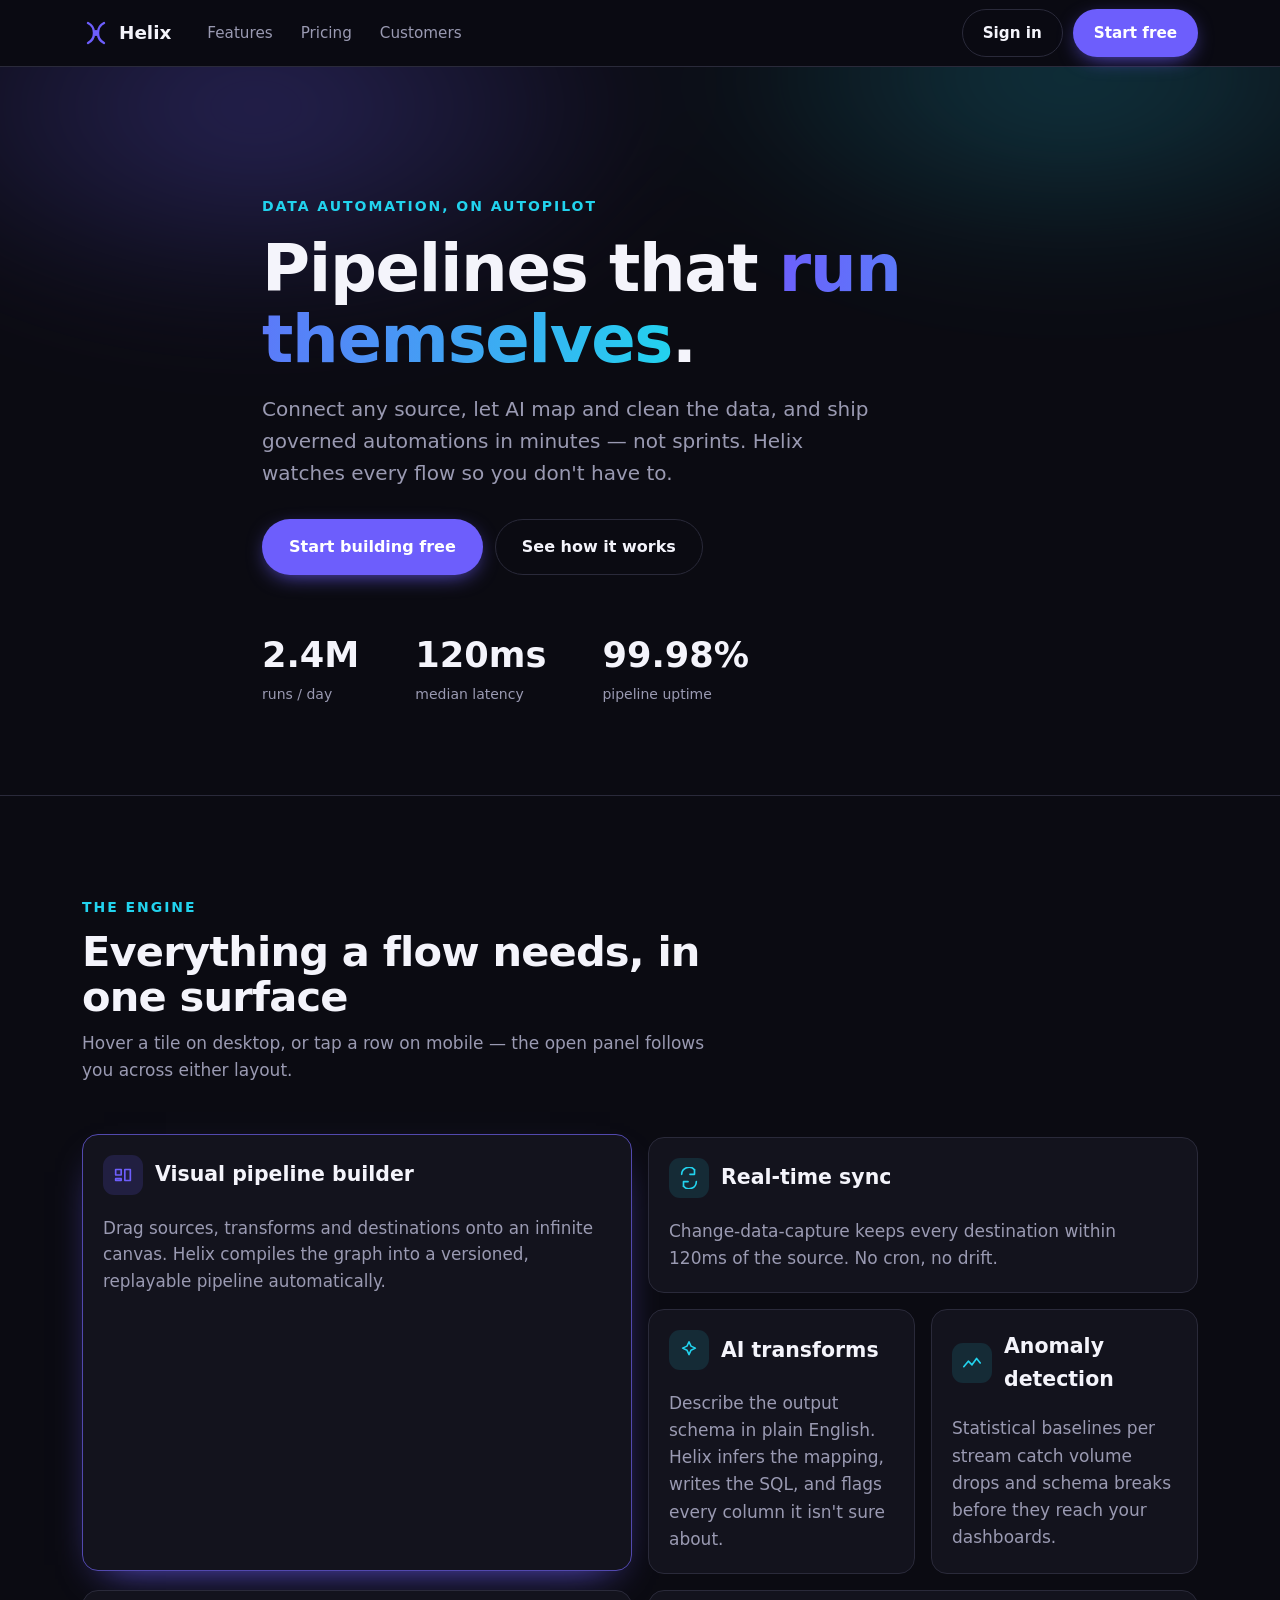
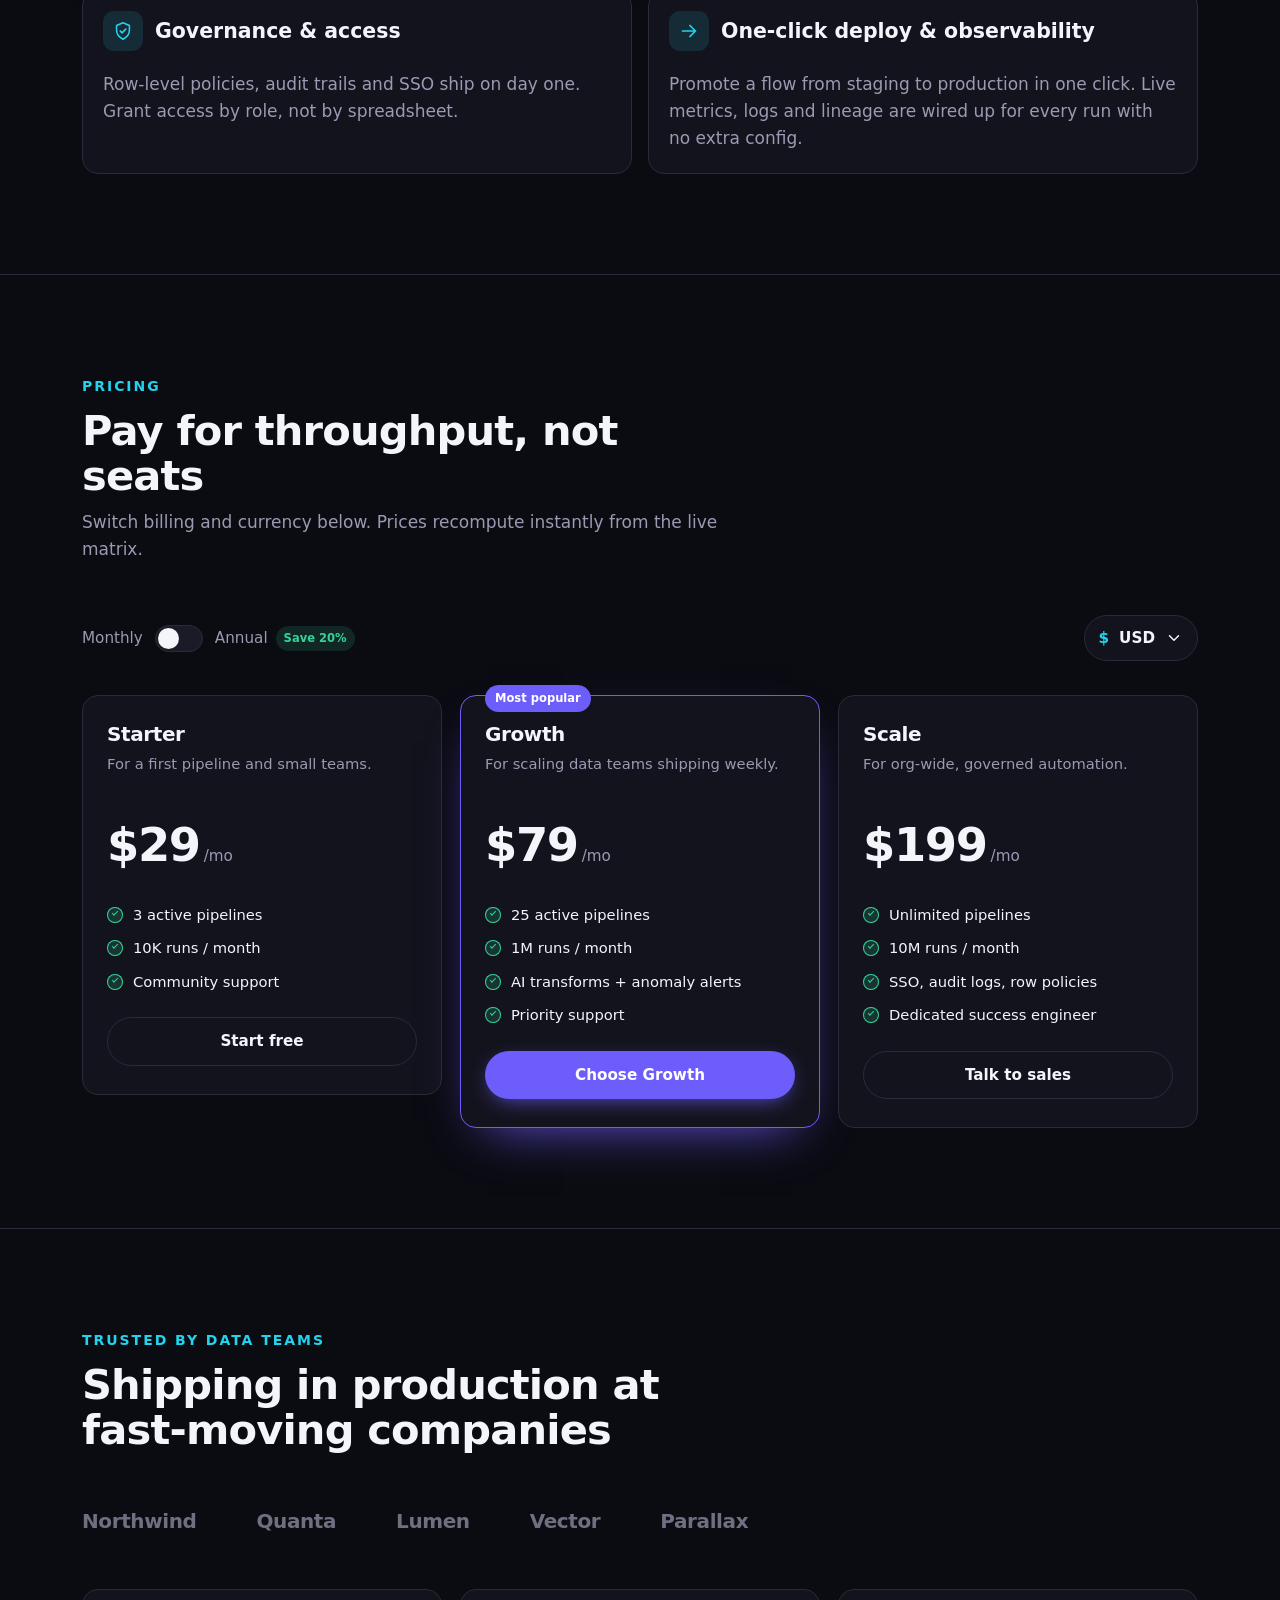
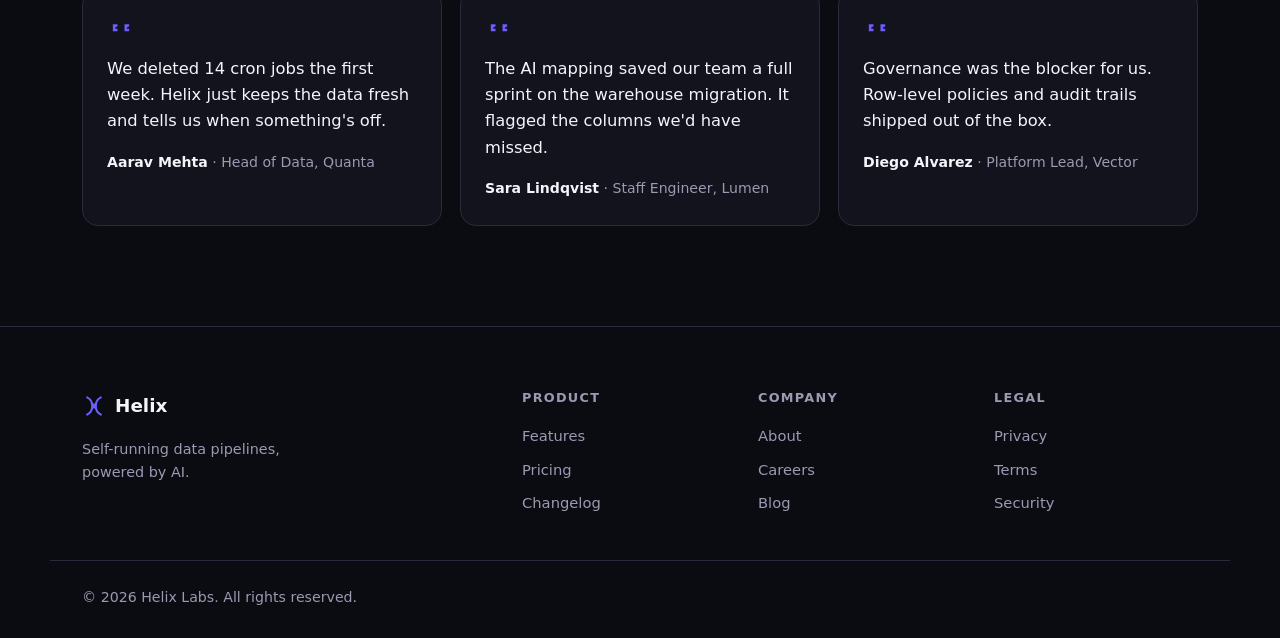
==== index.html @ ea485fb6 "Add files via upload" ====
<!DOCTYPE html>
<html lang="en">
<head>
  <meta charset="UTF-8" />
  <meta name="viewport" content="width=device-width, initial-scale=1.0" />

  <!-- ============================ SEO HYGIENE & METADATA (10 pts) ============================ -->
  <!-- TODO: replace example.com with your real live deployment URL before submitting -->
  <title>Helix — AI Data Automation Platform | Self-Running Pipelines</title>
  <meta name="description" content="Helix turns raw data pipelines into self-running workflows. Connect any source, transform with AI, and ship governed automations in minutes." />
  <meta name="keywords" content="ai data automation, data pipelines, etl, workflow automation, saas" />
  <meta name="author" content="Helix" />
  <meta name="robots" content="index, follow" />
  <meta name="theme-color" content="#0b0b12" />
  <link rel="canonical" href="https://helix-ai.example.com/" />

  <!-- Open Graph -->
  <meta property="og:type" content="website" />
  <meta property="og:site_name" content="Helix" />
  <meta property="og:title" content="Helix — AI Data Automation Platform" />
  <meta property="og:description" content="Connect any source, transform with AI, and ship governed automations in minutes." />
  <meta property="og:url" content="https://helix-ai.example.com/" />
  <meta property="og:image" content="https://helix-ai.example.com/assets/og-image.png" />
  <meta property="og:image:width" content="1200" />
  <meta property="og:image:height" content="630" />

  <!-- Twitter -->
  <meta name="twitter:card" content="summary_large_image" />
  <meta name="twitter:title" content="Helix — AI Data Automation Platform" />
  <meta name="twitter:description" content="Self-running data pipelines, powered by AI." />
  <meta name="twitter:image" content="https://helix-ai.example.com/assets/og-image.png" />

  <!-- Favicon (inline so there is zero external request) -->
  <link rel="icon" href="data:image/svg+xml,<svg xmlns='http://www.w3.org/2000/svg' viewBox='0 0 32 32'><circle cx='16' cy='16' r='14' fill='%236d5efc'/></svg>" />

  <!-- Structured data: helps crawlers understand the product (bonus crawlability) -->
  <script type="application/ld+json">
  {
    "@context": "https://schema.org",
    "@type": "SoftwareApplication",
    "name": "Helix",
    "applicationCategory": "BusinessApplication",
    "operatingSystem": "Web",
    "description": "AI data automation platform for self-running pipelines.",
    "offers": { "@type": "Offer", "price": "29", "priceCurrency": "USD" }
  }
  </script>

  <!-- Self-host the two REQUIRED fonts: drop the .woff2 files from the asset package into /assets/fonts
       and update the @font-face + token names in styles.css. No external/CDN font request needed. -->
  <link rel="stylesheet" href="styles.css" />
</head>

<body>
  <!-- ============================ LOADING SEQUENCE (5 pts) ============================ -->
  <!-- Pure visual overlay. Real content lives in the DOM underneath from first paint,
       so it never blocks crawling or Time-to-Interactive. JS removes it within 500ms. -->
  <div id="loader" aria-hidden="true">
    <div class="loader__mark">
      <svg viewBox="0 0 48 48" width="48" height="48" aria-hidden="true">
        <circle class="loader__ring" cx="24" cy="24" r="18" />
      </svg>
    </div>
  </div>

  <!-- ============================ HEADER (semantic landmark) ============================ -->
  <header class="site-header" data-enter="1">
    <div class="container site-header__row">
      <a class="brand" href="#top" aria-label="Helix home">
        <svg class="brand__logo" viewBox="0 0 28 28" width="28" height="28" aria-hidden="true">
          <!-- TODO: swap with brand SVG from asset package -->
          <path d="M6 4c8 4 8 16 0 20M22 4c-8 4-8 16 0 20" fill="none" stroke="currentColor" stroke-width="2.4" stroke-linecap="round"/>
          <circle cx="14" cy="14" r="3" fill="currentColor"/>
        </svg>
        <span class="brand__name">Helix</span>
      </a>

      <nav class="site-nav" aria-label="Primary">
        <a href="#features">Features</a>
        <a href="#pricing">Pricing</a>
        <a href="#proof">Customers</a>
      </nav>

      <div class="site-header__actions">
        <a class="btn btn--ghost" href="#">Sign in</a>
        <a class="btn btn--solid" href="#pricing">Start free</a>
      </div>

      <button class="nav-toggle" data-nav-toggle aria-label="Open menu" aria-expanded="false">
        <span></span><span></span><span></span>
      </button>
    </div>
    <!-- mobile menu -->
    <nav class="mobile-menu" data-mobile-menu aria-label="Mobile" hidden>
      <a href="#features">Features</a>
      <a href="#pricing">Pricing</a>
      <a href="#proof">Customers</a>
      <a class="btn btn--solid" href="#pricing">Start free</a>
    </nav>
  </header>

  <main id="top">
    <!-- ============================ HERO ============================ -->
    <section class="hero" aria-labelledby="hero-title">
      <div class="hero__bg" aria-hidden="true"></div>
      <div class="container hero__inner">
        <p class="eyebrow" data-enter="1">Data automation, on autopilot</p>
        <h1 id="hero-title" class="hero__title" data-enter="2">
          Pipelines that <span class="grad">run themselves</span>.
        </h1>
        <p class="hero__lead" data-enter="3">
          Connect any source, let AI map and clean the data, and ship governed
          automations in minutes — not sprints. Helix watches every flow so you don't have to.
        </p>
        <div class="hero__cta" data-enter="3">
          <a class="btn btn--solid btn--lg" href="#pricing">Start building free</a>
          <a class="btn btn--ghost btn--lg" href="#features">See how it works</a>
        </div>
        <dl class="hero__stats" data-enter="3">
          <div><dt>2.4M</dt><dd>runs / day</dd></div>
          <div><dt>120ms</dt><dd>median latency</dd></div>
          <div><dt>99.98%</dt><dd>pipeline uptime</dd></div>
        </dl>
      </div>
    </section>

    <!-- ============================ FEATURE 2: BENTO ↔ ACCORDION (10 pts) ============================ -->
    <!-- Same DOM for both layouts. CSS turns it into a bento grid on desktop and an
         accordion on mobile. JS tracks the active index and transfers it across the
         breakpoint (the Context Lock). No UI/animation libraries — all hand-written. -->
    <section id="features" class="features" aria-labelledby="features-title">
      <div class="container">
        <header class="section-head">
          <p class="eyebrow">The engine</p>
          <h2 id="features-title">Everything a flow needs, in one surface</h2>
          <p class="section-sub">Hover a tile on desktop, or tap a row on mobile — the open panel follows you across either layout.</p>
        </header>

        <div class="bento" data-bento>
          <!-- Each .feature is a tile (desktop) and an accordion item (mobile). -->
          <article class="feature feature--lg" data-index="0">
            <button class="feature__head" aria-expanded="true" aria-controls="panel-0">
              <span class="feature__icon">
                <svg viewBox="0 0 24 24" width="22" height="22" aria-hidden="true"><path d="M4 6h6v6H4zM14 6h6v12h-6zM4 16h6v2H4z" fill="none" stroke="currentColor" stroke-width="1.8" stroke-linejoin="round"/></svg>
              </span>
              <span class="feature__title">Visual pipeline builder</span>
              <span class="feature__chevron" aria-hidden="true">
                <svg viewBox="0 0 24 24" width="20" height="20"><path d="M6 9l6 6 6-6" fill="none" stroke="currentColor" stroke-width="2" stroke-linecap="round" stroke-linejoin="round"/></svg>
              </span>
            </button>
            <div class="feature__panel" id="panel-0" role="region">
              <div class="feature__panel-inner">
                <p>Drag sources, transforms and destinations onto an infinite canvas. Helix compiles the graph into a versioned, replayable pipeline automatically.</p>
              </div>
            </div>
          </article>

          <article class="feature" data-index="1">
            <button class="feature__head" aria-expanded="true" aria-controls="panel-1">
              <span class="feature__icon">
                <svg viewBox="0 0 24 24" width="22" height="22" aria-hidden="true"><path d="M4 8a8 8 0 0114-5M20 16a8 8 0 01-14 5" fill="none" stroke="currentColor" stroke-width="1.8" stroke-linecap="round"/><path d="M18 3v5h-5M6 21v-5h5" fill="none" stroke="currentColor" stroke-width="1.8" stroke-linecap="round" stroke-linejoin="round"/></svg>
              </span>
              <span class="feature__title">Real-time sync</span>
              <span class="feature__chevron" aria-hidden="true">
                <svg viewBox="0 0 24 24" width="20" height="20"><path d="M6 9l6 6 6-6" fill="none" stroke="currentColor" stroke-width="2" stroke-linecap="round" stroke-linejoin="round"/></svg>
              </span>
            </button>
            <div class="feature__panel" id="panel-1" role="region">
              <div class="feature__panel-inner">
                <p>Change-data-capture keeps every destination within 120ms of the source. No cron, no drift.</p>
              </div>
            </div>
          </article>

          <article class="feature" data-index="2">
            <button class="feature__head" aria-expanded="true" aria-controls="panel-2">
              <span class="feature__icon">
                <svg viewBox="0 0 24 24" width="22" height="22" aria-hidden="true"><path d="M12 3l2.2 4.8L19 10l-4.8 2.2L12 17l-2.2-4.8L5 10l4.8-2.2z" fill="none" stroke="currentColor" stroke-width="1.7" stroke-linejoin="round"/></svg>
              </span>
              <span class="feature__title">AI transforms</span>
              <span class="feature__chevron" aria-hidden="true">
                <svg viewBox="0 0 24 24" width="20" height="20"><path d="M6 9l6 6 6-6" fill="none" stroke="currentColor" stroke-width="2" stroke-linecap="round" stroke-linejoin="round"/></svg>
              </span>
            </button>
            <div class="feature__panel" id="panel-2" role="region">
              <div class="feature__panel-inner">
                <p>Describe the output schema in plain English. Helix infers the mapping, writes the SQL, and flags every column it isn't sure about.</p>
              </div>
            </div>
          </article>

          <article class="feature" data-index="3">
            <button class="feature__head" aria-expanded="true" aria-controls="panel-3">
              <span class="feature__icon">
                <svg viewBox="0 0 24 24" width="22" height="22" aria-hidden="true"><path d="M3 16l5-6 4 4 5-7 4 5" fill="none" stroke="currentColor" stroke-width="1.8" stroke-linecap="round" stroke-linejoin="round"/></svg>
              </span>
              <span class="feature__title">Anomaly detection</span>
              <span class="feature__chevron" aria-hidden="true">
                <svg viewBox="0 0 24 24" width="20" height="20"><path d="M6 9l6 6 6-6" fill="none" stroke="currentColor" stroke-width="2" stroke-linecap="round" stroke-linejoin="round"/></svg>
              </span>
            </button>
            <div class="feature__panel" id="panel-3" role="region">
              <div class="feature__panel-inner">
                <p>Statistical baselines per stream catch volume drops and schema breaks before they reach your dashboards.</p>
              </div>
            </div>
          </article>

          <article class="feature" data-index="4">
            <button class="feature__head" aria-expanded="true" aria-controls="panel-4">
              <span class="feature__icon">
                <svg viewBox="0 0 24 24" width="22" height="22" aria-hidden="true"><path d="M12 3l7 3v5c0 4.5-3 8-7 10-4-2-7-5.5-7-10V6z" fill="none" stroke="currentColor" stroke-width="1.7" stroke-linejoin="round"/><path d="M9 12l2 2 4-4" fill="none" stroke="currentColor" stroke-width="1.8" stroke-linecap="round" stroke-linejoin="round"/></svg>
              </span>
              <span class="feature__title">Governance & access</span>
              <span class="feature__chevron" aria-hidden="true">
                <svg viewBox="0 0 24 24" width="20" height="20"><path d="M6 9l6 6 6-6" fill="none" stroke="currentColor" stroke-width="2" stroke-linecap="round" stroke-linejoin="round"/></svg>
              </span>
            </button>
            <div class="feature__panel" id="panel-4" role="region">
              <div class="feature__panel-inner">
                <p>Row-level policies, audit trails and SSO ship on day one. Grant access by role, not by spreadsheet.</p>
              </div>
            </div>
          </article>

          <article class="feature feature--wide" data-index="5">
            <button class="feature__head" aria-expanded="true" aria-controls="panel-5">
              <span class="feature__icon">
                <svg viewBox="0 0 24 24" width="22" height="22" aria-hidden="true"><path d="M5 12h14M13 6l6 6-6 6" fill="none" stroke="currentColor" stroke-width="1.9" stroke-linecap="round" stroke-linejoin="round"/></svg>
              </span>
              <span class="feature__title">One-click deploy & observability</span>
              <span class="feature__chevron" aria-hidden="true">
                <svg viewBox="0 0 24 24" width="20" height="20"><path d="M6 9l6 6 6-6" fill="none" stroke="currentColor" stroke-width="2" stroke-linecap="round" stroke-linejoin="round"/></svg>
              </span>
            </button>
            <div class="feature__panel" id="panel-5" role="region">
              <div class="feature__panel-inner">
                <p>Promote a flow from staging to production in one click. Live metrics, logs and lineage are wired up for every run with no extra config.</p>
              </div>
            </div>
          </article>
        </div>
      </div>
    </section>

    <!-- ============================ FEATURE 1: PRICING MATRIX (15 + 15 pts) ============================ -->
    <!-- Prices are computed in main.js from a multi-dimensional matrix (base rate ×
         currency rate × regional tariff, with a 20% annual discount). Nothing is
         hardcoded in the markup. The switchers update ONLY the amount text nodes. -->
    <section id="pricing" class="pricing" aria-labelledby="pricing-title">
      <div class="container">
        <header class="section-head">
          <p class="eyebrow">Pricing</p>
          <h2 id="pricing-title">Pay for throughput, not seats</h2>
          <p class="section-sub">Switch billing and currency below. Prices recompute instantly from the live matrix.</p>
        </header>

        <!-- Controls. Their state changes never touch the cards' layout. -->
        <div class="pricing__controls">
          <div class="billing" role="group" aria-label="Billing cycle">
            <span class="billing__label" data-billing-monthly>Monthly</span>
            <button class="switch" role="switch" aria-checked="false" data-billing aria-label="Toggle annual billing">
              <span class="switch__knob"></span>
            </button>
            <span class="billing__label" data-billing-annual>
              Annual <span class="badge" data-save>Save 20%</span>
            </span>
          </div>

          <!-- Custom currency dropdown (built from scratch — no UI library) -->
          <div class="dropdown" data-dropdown>
            <button class="dropdown__btn" aria-haspopup="listbox" aria-expanded="false" aria-label="Select currency">
              <span class="dropdown__cur" data-cur-symbol>$</span>
              <span data-cur-code>USD</span>
              <svg viewBox="0 0 24 24" width="18" height="18" aria-hidden="true"><path d="M6 9l6 6 6-6" fill="none" stroke="currentColor" stroke-width="2" stroke-linecap="round" stroke-linejoin="round"/></svg>
            </button>
            <ul class="dropdown__menu" role="listbox" aria-label="Currency" hidden>
              <li role="option" data-value="USD" aria-selected="true" tabindex="-1"><span>$</span> USD — US Dollar</li>
              <li role="option" data-value="INR" aria-selected="false" tabindex="-1"><span>₹</span> INR — Indian Rupee</li>
              <li role="option" data-value="EUR" aria-selected="false" tabindex="-1"><span>€</span> EUR — Euro</li>
            </ul>
          </div>
        </div>

        <!-- Card shells are semantic + crawlable. Only the [data-amount] node is dynamic. -->
        <div class="tiers">
          <article class="tier" data-tier="starter">
            <h3 class="tier__name">Starter</h3>
            <p class="tier__desc">For a first pipeline and small teams.</p>
            <p class="tier__price">
              <span class="tier__amount" data-amount="starter">—</span>
              <span class="tier__period" data-period>/mo</span>
            </p>
            <ul class="tier__features">
              <li>3 active pipelines</li>
              <li>10K runs / month</li>
              <li>Community support</li>
            </ul>
            <a class="btn btn--ghost btn--block" href="#">Start free</a>
          </article>

          <article class="tier tier--featured" data-tier="growth">
            <span class="tier__flag">Most popular</span>
            <h3 class="tier__name">Growth</h3>
            <p class="tier__desc">For scaling data teams shipping weekly.</p>
            <p class="tier__price">
              <span class="tier__amount" data-amount="growth">—</span>
              <span class="tier__period" data-period>/mo</span>
            </p>
            <ul class="tier__features">
              <li>25 active pipelines</li>
              <li>1M runs / month</li>
              <li>AI transforms + anomaly alerts</li>
              <li>Priority support</li>
            </ul>
            <a class="btn btn--solid btn--block" href="#">Choose Growth</a>
          </article>

          <article class="tier" data-tier="scale">
            <h3 class="tier__name">Scale</h3>
            <p class="tier__desc">For org-wide, governed automation.</p>
            <p class="tier__price">
              <span class="tier__amount" data-amount="scale">—</span>
              <span class="tier__period" data-period>/mo</span>
            </p>
            <ul class="tier__features">
              <li>Unlimited pipelines</li>
              <li>10M runs / month</li>
              <li>SSO, audit logs, row policies</li>
              <li>Dedicated success engineer</li>
            </ul>
            <a class="btn btn--ghost btn--block" href="#">Talk to sales</a>
          </article>
        </div>
      </div>
    </section>

    <!-- ============================ SOCIAL PROOF ============================ -->
    <section id="proof" class="proof" aria-labelledby="proof-title">
      <div class="container">
        <header class="section-head">
          <p class="eyebrow">Trusted by data teams</p>
          <h2 id="proof-title">Shipping in production at fast-moving companies</h2>
        </header>

        <ul class="logos" aria-label="Customer logos">
          <li>Northwind</li><li>Quanta</li><li>Lumen</li><li>Vector</li><li>Parallax</li>
        </ul>

        <div class="quotes">
          <figure class="quote">
            <svg class="quote__mark" viewBox="0 0 24 24" width="28" height="28" aria-hidden="true"><path d="M9 7H5v6h4v-2H7c0-1 .5-2 2-2zM19 7h-4v6h4v-2h-2c0-1 .5-2 2-2z" fill="currentColor"/></svg>
            <blockquote>We deleted 14 cron jobs the first week. Helix just keeps the data fresh and tells us when something's off.</blockquote>
            <figcaption><strong>Aarav Mehta</strong> · Head of Data, Quanta</figcaption>
          </figure>
          <figure class="quote">
            <svg class="quote__mark" viewBox="0 0 24 24" width="28" height="28" aria-hidden="true"><path d="M9 7H5v6h4v-2H7c0-1 .5-2 2-2zM19 7h-4v6h4v-2h-2c0-1 .5-2 2-2z" fill="currentColor"/></svg>
            <blockquote>The AI mapping saved our team a full sprint on the warehouse migration. It flagged the columns we'd have missed.</blockquote>
            <figcaption><strong>Sara Lindqvist</strong> · Staff Engineer, Lumen</figcaption>
          </figure>
          <figure class="quote">
            <svg class="quote__mark" viewBox="0 0 24 24" width="28" height="28" aria-hidden="true"><path d="M9 7H5v6h4v-2H7c0-1 .5-2 2-2zM19 7h-4v6h4v-2h-2c0-1 .5-2 2-2z" fill="currentColor"/></svg>
            <blockquote>Governance was the blocker for us. Row-level policies and audit trails shipped out of the box.</blockquote>
            <figcaption><strong>Diego Alvarez</strong> · Platform Lead, Vector</figcaption>
          </figure>
        </div>
      </div>
    </section>
  </main>

  <!-- ============================ FOOTER ============================ -->
  <footer class="site-footer">
    <div class="container site-footer__grid">
      <div class="site-footer__brand">
        <a class="brand" href="#top" aria-label="Helix home">
          <svg class="brand__logo" viewBox="0 0 28 28" width="24" height="24" aria-hidden="true"><path d="M6 4c8 4 8 16 0 20M22 4c-8 4-8 16 0 20" fill="none" stroke="currentColor" stroke-width="2.4" stroke-linecap="round"/><circle cx="14" cy="14" r="3" fill="currentColor"/></svg>
          <span class="brand__name">Helix</span>
        </a>
        <p>Self-running data pipelines, powered by AI.</p>
      </div>
      <nav aria-label="Product"><h3>Product</h3><a href="#features">Features</a><a href="#pricing">Pricing</a><a href="#">Changelog</a></nav>
      <nav aria-label="Company"><h3>Company</h3><a href="#">About</a><a href="#">Careers</a><a href="#">Blog</a></nav>
      <nav aria-label="Legal"><h3>Legal</h3><a href="#">Privacy</a><a href="#">Terms</a><a href="#">Security</a></nav>
    </div>
    <div class="container site-footer__base">
      <small>© 2026 Helix Labs. All rights reserved.</small>
    </div>
  </footer>

  <script src="main.js" defer></script>
</body>
</html>
---- styles.css ----
/* ============================================================================
   HELIX — styles.css
   Asset-compliance note (15 pts): every color and the two font families live in
   the :root token block below. Swap the hex codes + @font-face with the values
   from asset_package.zip in ONE place and the whole page re-themes.
   ========================================================================== */

/* ---- FONTS: self-host the two required families (no external/CDN request) ----
   Drop the .woff2 files from the asset package into /assets/fonts and update the
   src paths + family names. The token names (--font-display / --font-body) stay. */
@font-face {
  font-family: "DisplayFont";        /* TODO: rename to the provided display family */
  src: url("assets/fonts/display.woff2") format("woff2");
  font-weight: 400 700; font-display: swap;
}
@font-face {
  font-family: "BodyFont";           /* TODO: rename to the provided body family */
  src: url("assets/fonts/body.woff2") format("woff2");
  font-weight: 400 600; font-display: swap;
}

:root {
  /* ---- COLOR PALETTE (placeholder — replace with package hex codes) ---- */
  --bg:        #0b0b12;
  --surface:   #13131d;
  --surface-2: #1b1b28;
  --border:    #2a2a3a;
  --text:      #f4f4fb;
  --muted:     #9a9ab2;
  --brand:     #6d5efc;   /* primary accent  */
  --brand-2:   #22d3ee;   /* secondary accent */
  --success:   #34d399;

  /* ---- TYPE ---- */
  --font-display: "DisplayFont", "Space Grotesk", system-ui, sans-serif;
  --font-body:    "BodyFont", "Inter", system-ui, sans-serif;
  --fs-h1: clamp(2.4rem, 6vw, 4.1rem);
  --fs-h2: clamp(1.75rem, 3.6vw, 2.6rem);
  --fs-h3: clamp(1.15rem, 1.6vw, 1.35rem);
  --fs-body: 1.0625rem;
  --fs-small: 0.875rem;

  /* ---- LAYOUT ---- */
  --maxw: 1180px;
  --radius: 16px;
  --radius-sm: 10px;

  /* ---- MOTION (locked to the brief's constraints) ---- */
  --t-micro: 180ms;     /* hovers / toggles : 150–200ms */
  --t-reflow: 350ms;    /* structural reflow: 300–400ms */
  --ease-out: ease-out;
  --ease-io: ease-in-out;

  /* breakpoint shared with JS (matchMedia '(max-width: 768px)') */
  --bp-mobile: 768px;
}

/* ---------------------------------- RESET --------------------------------- */
*, *::before, *::after { box-sizing: border-box; }
* { margin: 0; }
html { scroll-behavior: smooth; -webkit-text-size-adjust: 100%; }
body {
  font-family: var(--font-body);
  font-size: var(--fs-body);
  line-height: 1.6;
  color: var(--text);
  background: var(--bg);
  -webkit-font-smoothing: antialiased;
  overflow-x: hidden;            /* guard against any horizontal clip */
}
h1, h2, h3 { font-family: var(--font-display); line-height: 1.08; letter-spacing: -0.02em; font-weight: 600; }
a { color: inherit; text-decoration: none; }
img, svg { display: block; max-width: 100%; }
ul { list-style: none; padding: 0; }
:focus-visible { outline: 2px solid var(--brand-2); outline-offset: 3px; border-radius: 4px; }

.container { width: 100%; max-width: var(--maxw); margin-inline: auto; padding-inline: clamp(16px, 4vw, 32px); }
.eyebrow {
  font-family: var(--font-body); font-size: var(--fs-small); font-weight: 600;
  text-transform: uppercase; letter-spacing: 0.14em; color: var(--brand-2);
}
.grad { background: linear-gradient(100deg, var(--brand), var(--brand-2)); -webkit-background-clip: text; background-clip: text; color: transparent; }

/* --------------------------------- BUTTONS -------------------------------- */
.btn {
  display: inline-flex; align-items: center; justify-content: center; gap: 8px;
  font-family: var(--font-body); font-weight: 600; font-size: 0.95rem;
  padding: 11px 20px; border-radius: 999px; border: 1px solid transparent;
  cursor: pointer; white-space: nowrap;
  transition: transform var(--t-micro) var(--ease-out),
              background var(--t-micro) var(--ease-out),
              border-color var(--t-micro) var(--ease-out),
              box-shadow var(--t-micro) var(--ease-out);
}
.btn--solid { background: var(--brand); color: #fff; box-shadow: 0 6px 22px -8px var(--brand); }
.btn--solid:hover { transform: translateY(-2px); box-shadow: 0 10px 28px -8px var(--brand); }
.btn--ghost { background: transparent; color: var(--text); border-color: var(--border); }
.btn--ghost:hover { transform: translateY(-2px); border-color: var(--brand); background: rgba(109, 94, 252, 0.08); }
.btn--lg { padding: 14px 26px; font-size: 1rem; }
.btn--block { width: 100%; }

/* --------------------------------- HEADER --------------------------------- */
.site-header {
  position: sticky; top: 0; z-index: 50;
  background: color-mix(in srgb, var(--bg) 78%, transparent);
  backdrop-filter: saturate(140%) blur(12px);
  border-bottom: 1px solid var(--border);
}
.site-header__row { display: flex; align-items: center; gap: 24px; height: 66px; }
.brand { display: inline-flex; align-items: center; gap: 9px; font-family: var(--font-display); font-weight: 600; font-size: 1.15rem; color: var(--text); }
.brand__logo { color: var(--brand); }
.site-nav { display: flex; gap: 28px; margin-left: 12px; }
.site-nav a { color: var(--muted); font-size: 0.95rem; transition: color var(--t-micro) var(--ease-out); }
.site-nav a:hover { color: var(--text); }
.site-header__actions { display: flex; gap: 10px; margin-left: auto; }

.nav-toggle { display: none; flex-direction: column; gap: 5px; background: none; border: 0; padding: 8px; margin-left: auto; cursor: pointer; }
.nav-toggle span { width: 22px; height: 2px; background: var(--text); border-radius: 2px; transition: transform var(--t-micro) var(--ease-out), opacity var(--t-micro) var(--ease-out); }
.nav-toggle[aria-expanded="true"] span:nth-child(1) { transform: translateY(7px) rotate(45deg); }
.nav-toggle[aria-expanded="true"] span:nth-child(2) { opacity: 0; }
.nav-toggle[aria-expanded="true"] span:nth-child(3) { transform: translateY(-7px) rotate(-45deg); }

.mobile-menu { display: none; flex-direction: column; gap: 4px; padding: 12px clamp(16px, 4vw, 32px) 20px; border-bottom: 1px solid var(--border); }
.mobile-menu a { padding: 10px 0; color: var(--muted); }
.mobile-menu .btn { margin-top: 8px; }

/* --------------------------------- LOADER --------------------------------- */
/* Visual overlay only; content underneath is fully indexable from first paint. */
#loader { position: fixed; inset: 0; z-index: 1000; display: grid; place-items: center; background: var(--bg); transition: opacity 200ms var(--ease-out); }
#loader.is-done { opacity: 0; pointer-events: none; }
.loader__ring { fill: none; stroke: var(--brand); stroke-width: 4; stroke-linecap: round; stroke-dasharray: 80 200; transform-origin: center; animation: spin 0.7s linear infinite; }
@keyframes spin { to { transform: rotate(360deg); } }

/* ----------------------------- ENTRANCE (≤500ms) -------------------------- */
[data-enter] { opacity: 0; transform: translateY(14px); }
body.ready [data-enter] { animation: enter 300ms var(--ease-out) forwards; }
body.ready [data-enter="1"] { animation-delay: 40ms; }
body.ready [data-enter="2"] { animation-delay: 100ms; }
body.ready [data-enter="3"] { animation-delay: 160ms; }   /* finishes at 460ms */
@keyframes enter { to { opacity: 1; transform: none; } }

/* ---------------------------------- HERO ---------------------------------- */
.hero { position: relative; padding: clamp(64px, 10vw, 132px) 0 clamp(48px, 7vw, 96px); overflow: hidden; }
.hero__bg {
  position: absolute; inset: -20% -10% auto; height: 620px; z-index: 0;
  background:
    radial-gradient(40% 50% at 25% 30%, color-mix(in srgb, var(--brand) 55%, transparent), transparent 70%),
    radial-gradient(38% 45% at 78% 25%, color-mix(in srgb, var(--brand-2) 42%, transparent), transparent 70%);
  filter: blur(60px); opacity: 0.55;
  animation: drift 14s var(--ease-io) infinite alternate;
}
@keyframes drift { to { transform: translate3d(0, 26px, 0) scale(1.06); } }
.hero__inner { position: relative; z-index: 1; max-width: 820px; }
.hero__title { font-size: var(--fs-h1); margin: 16px 0 18px; }
.hero__lead { font-size: clamp(1.05rem, 1.6vw, 1.25rem); color: var(--muted); max-width: 620px; }
.hero__cta { display: flex; flex-wrap: wrap; gap: 12px; margin-top: 30px; }
.hero__stats { display: flex; flex-wrap: wrap; gap: clamp(24px, 5vw, 56px); margin-top: 52px; }
.hero__stats dt { font-family: var(--font-display); font-size: clamp(1.6rem, 3vw, 2.2rem); font-weight: 600; }
.hero__stats dd { color: var(--muted); font-size: var(--fs-small); }

/* ------------------------------ SECTION HEADS ----------------------------- */
.section-head { max-width: 640px; margin-bottom: clamp(32px, 5vw, 52px); }
.section-head h2 { font-size: var(--fs-h2); margin: 12px 0 10px; }
.section-sub { color: var(--muted); }

/* =========================== FEATURE 2: BENTO ============================= */
.features { padding: clamp(56px, 8vw, 100px) 0; border-top: 1px solid var(--border); }

/* Desktop: bento grid. 4 columns, varied spans. */
.bento { display: grid; grid-template-columns: repeat(4, 1fr); gap: 16px; }
.feature {
  position: relative; grid-column: span 1;
  background: var(--surface); border: 1px solid var(--border); border-radius: var(--radius);
  overflow: hidden;
  transition: transform var(--t-micro) var(--ease-out),
              border-color var(--t-micro) var(--ease-out),
              box-shadow var(--t-micro) var(--ease-out);
}
.feature--lg   { grid-column: span 2; grid-row: span 2; }   /* big tile */
.feature--wide { grid-column: span 2; }
.bento > .feature:nth-child(2) { grid-column: span 2; }
.bento > .feature:nth-child(5) { grid-column: span 2; }

.feature__head {
  display: flex; align-items: center; gap: 12px; width: 100%;
  padding: 20px; background: none; border: 0; color: var(--text);
  font: inherit; text-align: left; cursor: default;     /* desktop: not a toggle */
}
.feature__icon {
  display: grid; place-items: center; flex: none; width: 40px; height: 40px;
  border-radius: 11px; color: var(--brand-2);
  background: color-mix(in srgb, var(--brand-2) 12%, transparent);
}
.feature__title { font-family: var(--font-display); font-weight: 600; font-size: var(--fs-h3); }
.feature__chevron { display: none; margin-left: auto; color: var(--muted); transition: transform var(--t-micro) var(--ease-out); }

/* The collapsible panel uses the grid 0fr↔1fr technique (no JS height measuring). */
.feature__panel { display: grid; grid-template-rows: 1fr; transition: grid-template-rows var(--t-reflow) var(--ease-io); }
.feature__panel-inner { overflow: hidden; min-height: 0; padding: 0 20px 20px; color: var(--muted); }
.feature--lg .feature__panel-inner { font-size: 1.05rem; }

/* Desktop hover/focus highlight = the "active" tile that gets handed to mobile. */
@media (min-width: 769px) {
  .feature.is-active {
    transform: translateY(-3px);
    border-color: color-mix(in srgb, var(--brand) 60%, var(--border));
    box-shadow: 0 16px 40px -22px var(--brand);
  }
  .feature.is-active .feature__icon { color: var(--brand); background: color-mix(in srgb, var(--brand) 16%, transparent); }
}

/* Mobile: same markup becomes a touch accordion. */
@media (max-width: 768px) {
  .bento { display: flex; flex-direction: column; gap: 10px; }
  .feature--lg, .feature--wide { grid-column: auto; grid-row: auto; }
  .feature__head { cursor: pointer; padding: 16px 18px; }
  .feature__chevron { display: block; }
  .feature.is-open .feature__chevron { transform: rotate(180deg); }
  .feature__panel { grid-template-rows: 0fr; }            /* collapsed by default */
  .feature.is-open .feature__panel { grid-template-rows: 1fr; }
  .feature__panel-inner { padding: 0 18px 16px; }
  .feature.is-open { border-color: color-mix(in srgb, var(--brand) 45%, var(--border)); }
}

/* =========================== FEATURE 1: PRICING =========================== */
.pricing { padding: clamp(56px, 8vw, 100px) 0; border-top: 1px solid var(--border); }
.pricing__controls { display: flex; flex-wrap: wrap; align-items: center; justify-content: space-between; gap: 18px; margin-bottom: 34px; }

/* billing toggle */
.billing { display: flex; align-items: center; gap: 12px; }
.billing__label { font-size: 0.95rem; color: var(--muted); display: inline-flex; align-items: center; gap: 8px; }
.switch { width: 48px; height: 27px; flex: none; border-radius: 999px; background: var(--surface-2); border: 1px solid var(--border); position: relative; cursor: pointer; transition: background var(--t-micro) var(--ease-out), border-color var(--t-micro) var(--ease-out); }
.switch__knob { position: absolute; top: 2px; left: 2px; width: 21px; height: 21px; border-radius: 50%; background: var(--text); transition: transform var(--t-micro) var(--ease-out); }
.switch[aria-checked="true"] { background: var(--brand); border-color: transparent; }
.switch[aria-checked="true"] .switch__knob { transform: translateX(21px); background: #fff; }
.badge { font-size: 0.72rem; font-weight: 700; color: var(--success); background: color-mix(in srgb, var(--success) 14%, transparent); padding: 3px 8px; border-radius: 999px; }

/* custom currency dropdown (built from scratch) */
.dropdown { position: relative; }
.dropdown__btn { display: inline-flex; align-items: center; gap: 10px; padding: 10px 14px; background: var(--surface); border: 1px solid var(--border); border-radius: 999px; color: var(--text); font: inherit; font-weight: 600; font-size: 0.95rem; cursor: pointer; transition: border-color var(--t-micro) var(--ease-out); }
.dropdown__btn:hover { border-color: var(--brand); }
.dropdown__btn svg { transition: transform var(--t-micro) var(--ease-out); }
.dropdown.is-open .dropdown__btn svg { transform: rotate(180deg); }
.dropdown__cur { color: var(--brand-2); font-weight: 700; }
.dropdown__menu {
  position: absolute; top: calc(100% + 8px); right: 0; min-width: 230px; z-index: 30;
  background: var(--surface-2); border: 1px solid var(--border); border-radius: 14px; padding: 6px;
  box-shadow: 0 24px 50px -20px rgba(0, 0, 0, 0.6);
  opacity: 0; visibility: hidden; transform: translateY(-8px);
  transition: opacity var(--t-micro) var(--ease-out), transform var(--t-micro) var(--ease-out), visibility var(--t-micro);
}
.dropdown.is-open .dropdown__menu { opacity: 1; visibility: visible; transform: none; }
.dropdown__menu li { display: flex; align-items: center; gap: 10px; padding: 10px 12px; border-radius: 9px; cursor: pointer; font-size: 0.92rem; transition: background var(--t-micro) var(--ease-out); }
.dropdown__menu li span { color: var(--brand-2); font-weight: 700; width: 14px; }
.dropdown__menu li:hover, .dropdown__menu li[aria-selected="true"] { background: color-mix(in srgb, var(--brand) 14%, transparent); }

/* tier cards */
.tiers { display: grid; grid-template-columns: repeat(3, 1fr); gap: 18px; align-items: start; }
.tier { position: relative; background: var(--surface); border: 1px solid var(--border); border-radius: var(--radius); padding: 28px 24px; transition: transform var(--t-micro) var(--ease-out), border-color var(--t-micro) var(--ease-out); }
.tier:hover { transform: translateY(-3px); border-color: color-mix(in srgb, var(--brand) 40%, var(--border)); }
.tier--featured { border-color: var(--brand); box-shadow: 0 20px 50px -26px var(--brand); }
.tier__flag { position: absolute; top: -11px; left: 24px; font-size: 0.72rem; font-weight: 700; color: #fff; background: var(--brand); padding: 4px 10px; border-radius: 999px; }
.tier__name { font-size: 1.25rem; }
.tier__desc { color: var(--muted); font-size: 0.92rem; margin: 6px 0 18px; min-height: 2.6em; }
.tier__price { display: flex; align-items: baseline; gap: 4px; margin-bottom: 20px; }
.tier__amount { font-family: var(--font-display); font-size: clamp(2.2rem, 4vw, 2.9rem); font-weight: 700; letter-spacing: -0.03em; }
.tier__period { color: var(--muted); font-size: 0.95rem; }
.tier__features { display: grid; gap: 10px; margin-bottom: 24px; }
.tier__features li { position: relative; padding-left: 26px; color: var(--text); font-size: 0.92rem; }
.tier__features li::before {
  content: ""; position: absolute; left: 0; top: 4px; width: 16px; height: 16px; border-radius: 50%;
  background: color-mix(in srgb, var(--success) 18%, transparent);
  box-shadow: inset 0 0 0 1px var(--success);
}
.tier__features li::after { content: ""; position: absolute; left: 5px; top: 8px; width: 6px; height: 3px; border-left: 1.6px solid var(--success); border-bottom: 1.6px solid var(--success); transform: rotate(-45deg); }

/* ------------------------------ SOCIAL PROOF ------------------------------ */
.proof { padding: clamp(56px, 8vw, 100px) 0; border-top: 1px solid var(--border); }
.logos { display: flex; flex-wrap: wrap; gap: clamp(24px, 5vw, 60px); align-items: center; margin-bottom: 52px; opacity: 0.7; }
.logos li { font-family: var(--font-display); font-weight: 600; font-size: 1.25rem; letter-spacing: -0.02em; color: var(--muted); }
.quotes { display: grid; grid-template-columns: repeat(3, 1fr); gap: 18px; }
.quote { background: var(--surface); border: 1px solid var(--border); border-radius: var(--radius); padding: 26px 24px; }
.quote__mark { color: var(--brand); margin-bottom: 12px; }
.quote blockquote { font-size: 1.02rem; margin-bottom: 16px; }
.quote figcaption { color: var(--muted); font-size: 0.88rem; }
.quote figcaption strong { color: var(--text); }

/* --------------------------------- FOOTER --------------------------------- */
.site-footer { border-top: 1px solid var(--border); padding: clamp(40px, 6vw, 64px) 0 28px; }
.site-footer__grid { display: grid; grid-template-columns: 2fr 1fr 1fr 1fr; gap: 32px; }
.site-footer__brand p { color: var(--muted); font-size: 0.9rem; margin-top: 12px; max-width: 260px; }
.site-footer nav h3 { font-size: 0.8rem; text-transform: uppercase; letter-spacing: 0.1em; color: var(--muted); margin-bottom: 14px; }
.site-footer nav a { display: block; color: var(--muted); font-size: 0.92rem; padding: 5px 0; transition: color var(--t-micro) var(--ease-out); }
.site-footer nav a:hover { color: var(--text); }
.site-footer__base { margin-top: 40px; padding-top: 22px; border-top: 1px solid var(--border); color: var(--muted); }

/* ============================== RESPONSIVE ================================= */
@media (max-width: 1024px) {
  .bento { grid-template-columns: repeat(2, 1fr); }
  .feature--lg { grid-column: span 2; grid-row: auto; }
  .feature--wide, .bento > .feature:nth-child(2), .bento > .feature:nth-child(5) { grid-column: span 1; }
  .tiers, .quotes { grid-template-columns: 1fr 1fr; }
  .tiers .tier:last-child { grid-column: 1 / -1; }
  .quotes .quote:last-child { grid-column: 1 / -1; }
  .site-footer__grid { grid-template-columns: 1fr 1fr; }
}
@media (max-width: 768px) {
  .site-nav, .site-header__actions { display: none; }
  .nav-toggle { display: flex; }
  .mobile-menu:not([hidden]) { display: flex; }
  .pricing__controls { flex-direction: column; align-items: stretch; }
  .dropdown__menu { left: 0; right: auto; }
  .tiers, .quotes { grid-template-columns: 1fr; }
  .tiers .tier:last-child, .quotes .quote:last-child { grid-column: auto; }
  .site-footer__grid { grid-template-columns: 1fr 1fr; gap: 24px; }
}

/* --------------------------- REDUCED MOTION ------------------------------- */
@media (prefers-reduced-motion: reduce) {
  *, *::before, *::after { animation-duration: 0.001ms !important; animation-iteration-count: 1 !important; transition-duration: 0.001ms !important; }
  [data-enter] { opacity: 1 !important; transform: none !important; }
  #loader { display: none !important; }
  .hero__bg { animation: none !important; }
}
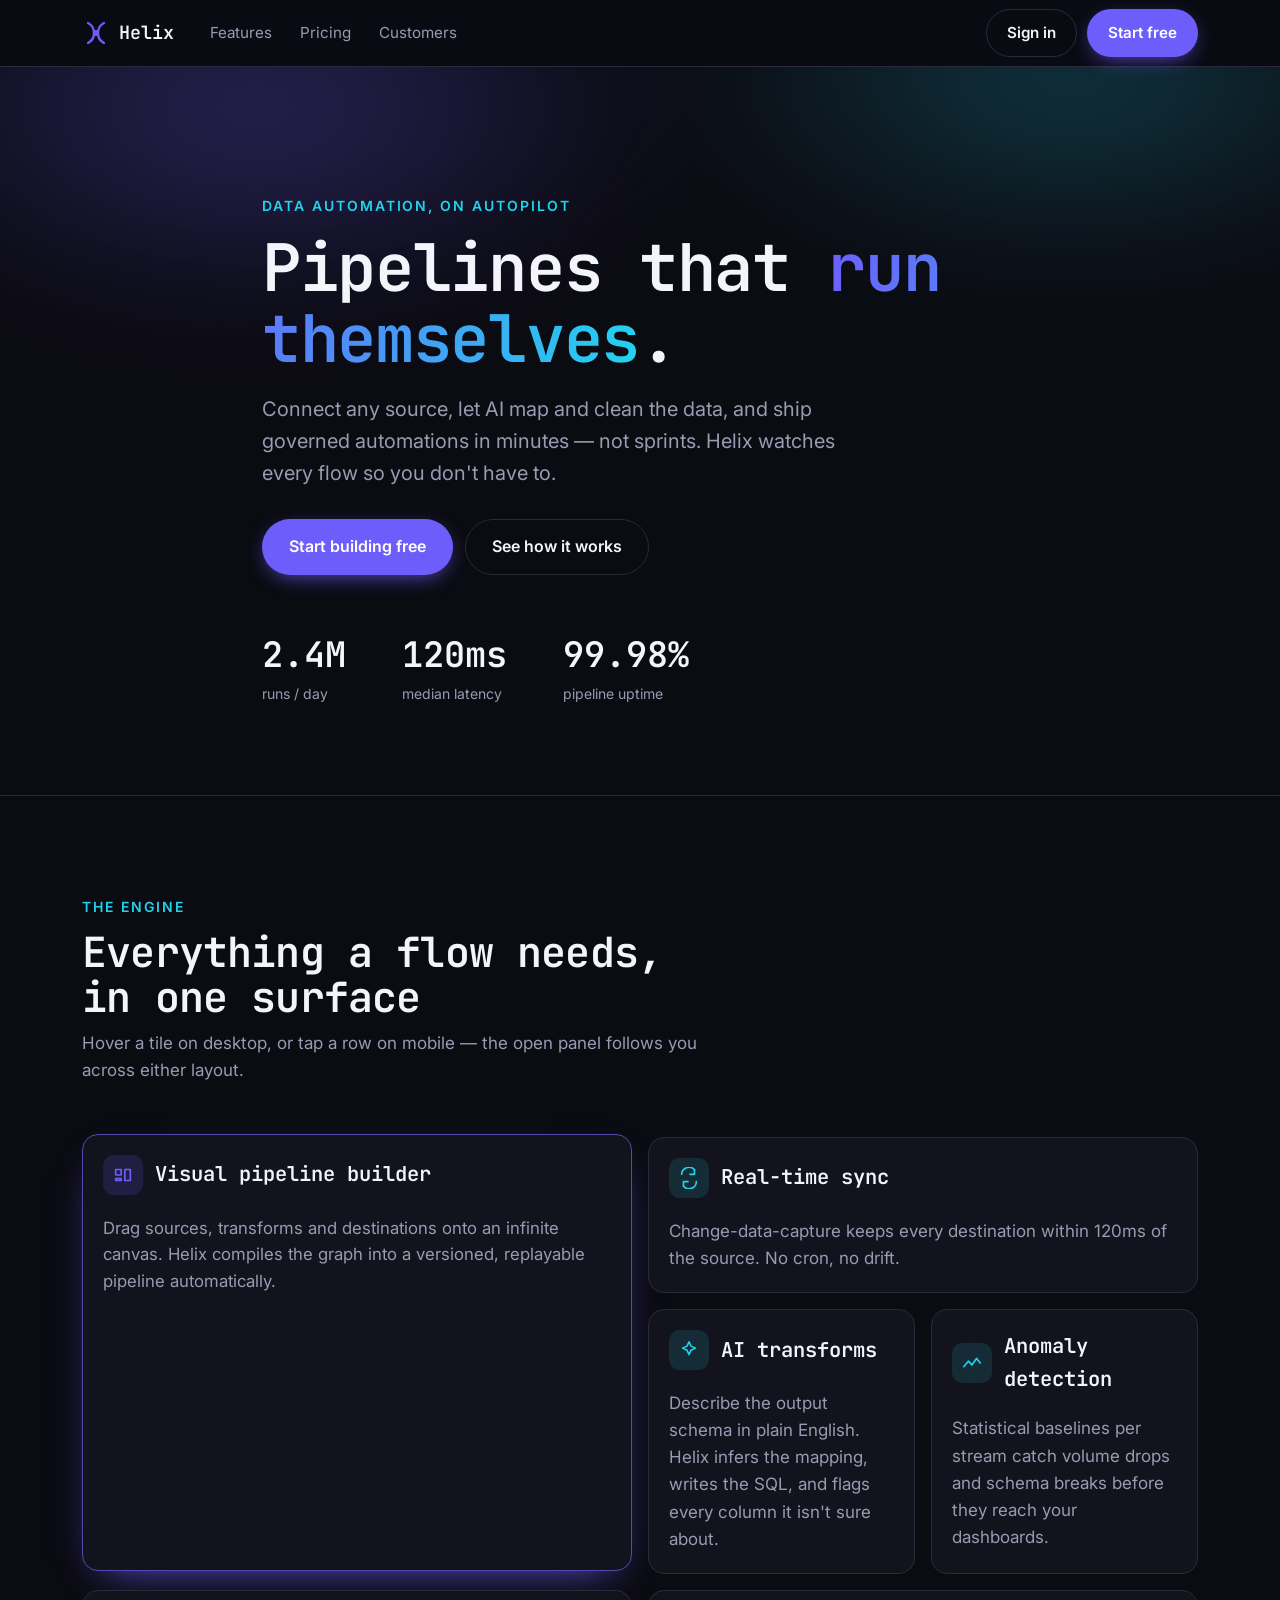
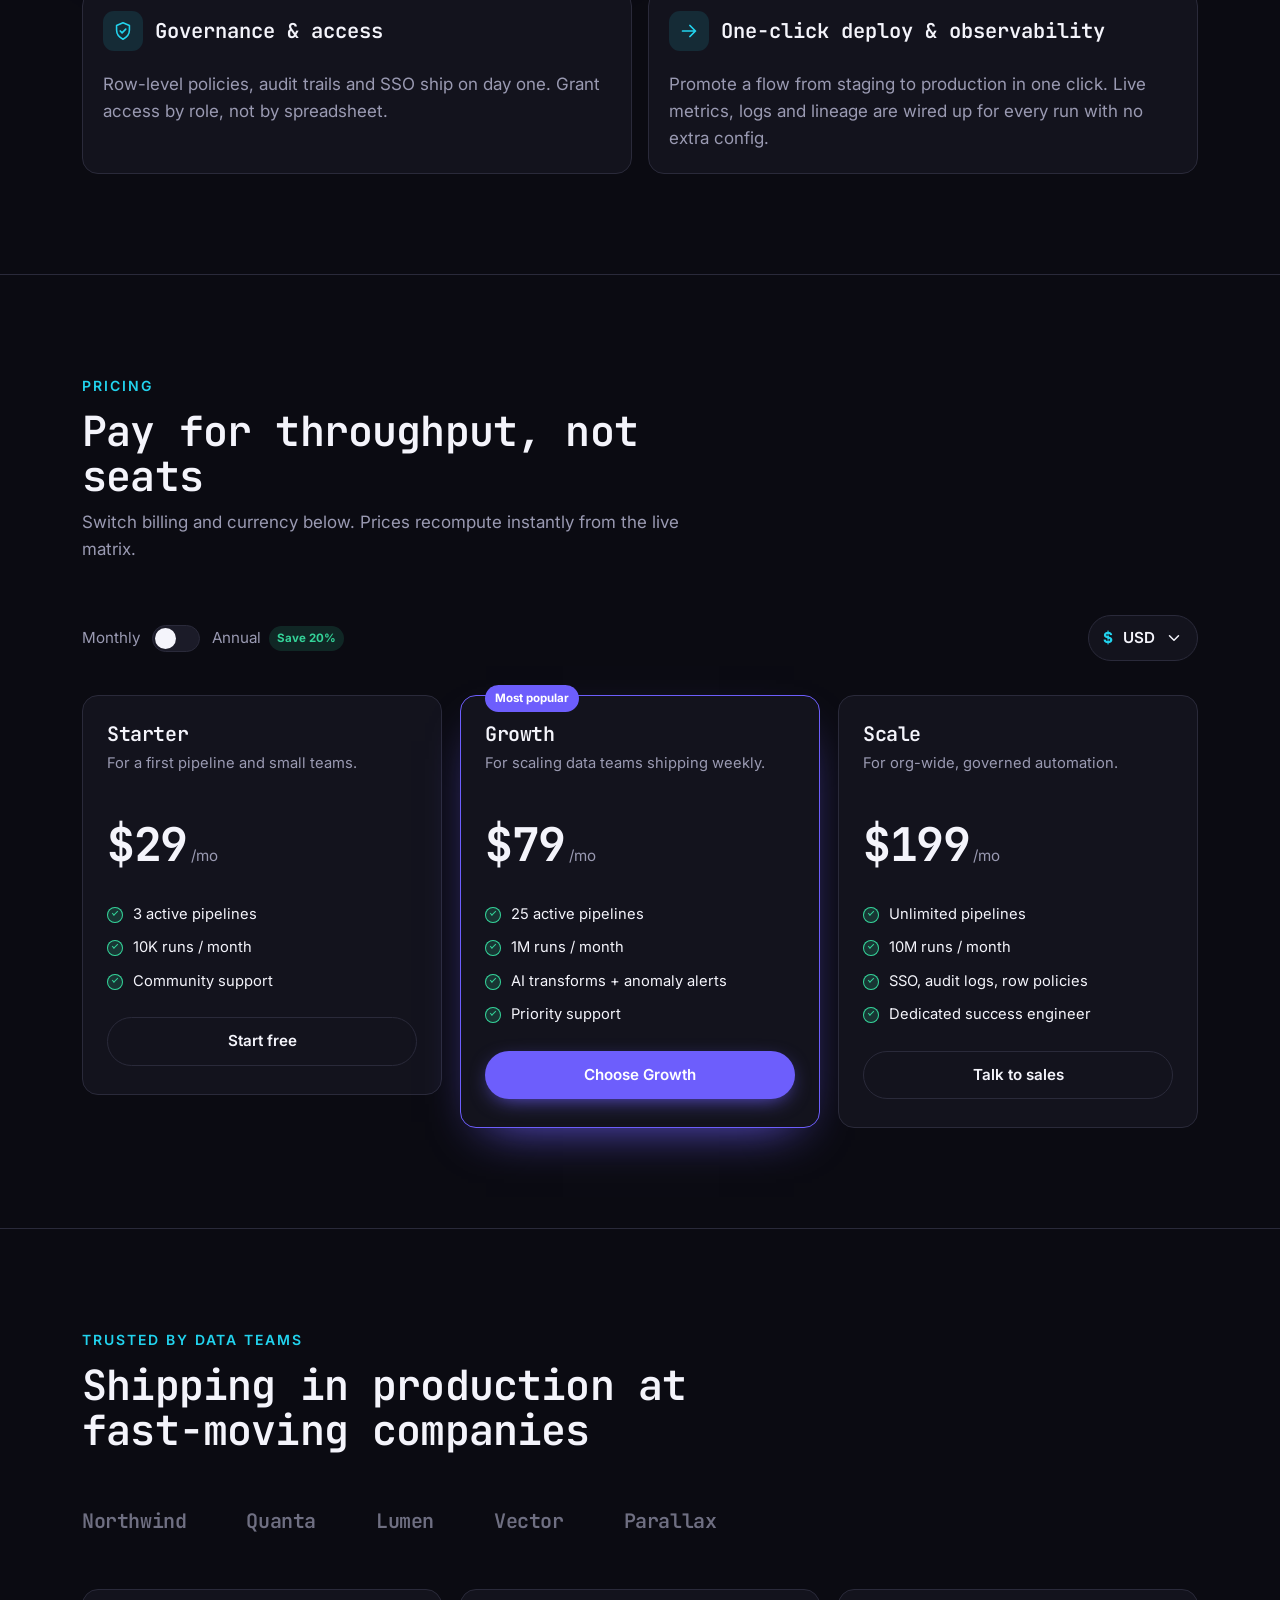
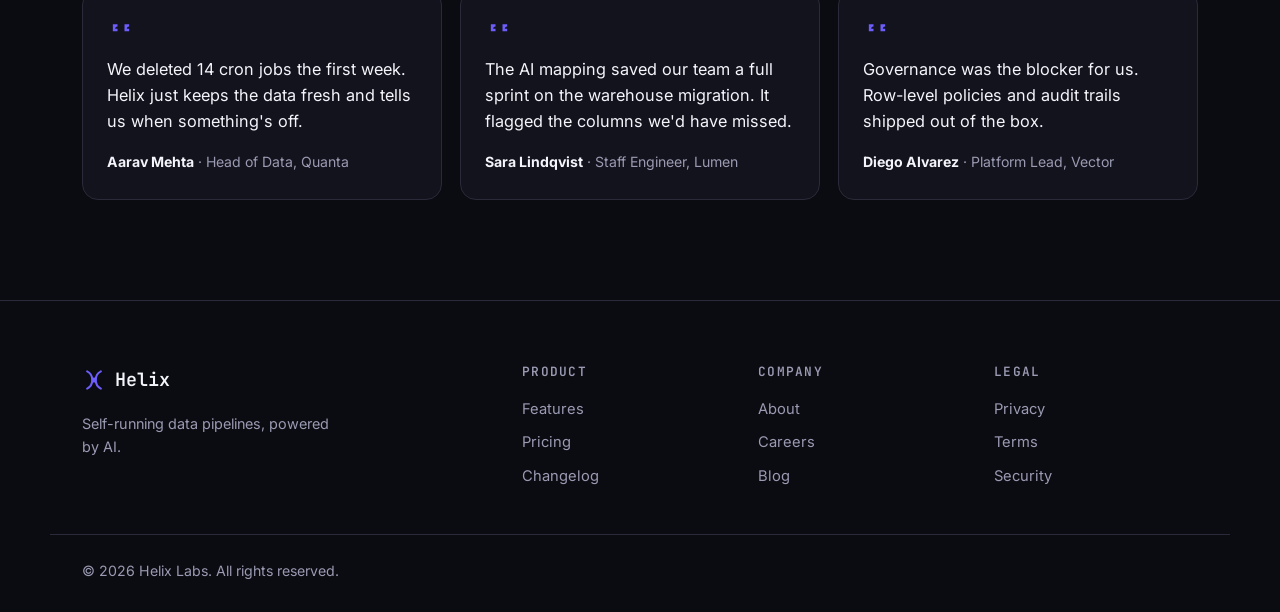
==== commit a8276a06: "init" ====
--- a/index.html
+++ b/index.html
@@ -4,23 +4,22 @@
   <meta charset="UTF-8" />
   <meta name="viewport" content="width=device-width, initial-scale=1.0" />
 
-  <!-- ============================ SEO HYGIENE & METADATA (10 pts) ============================ -->
-  <!-- TODO: replace example.com with your real live deployment URL before submitting -->
+  <!-- SEO HYGIENE & METADATA -->
   <title>Helix — AI Data Automation Platform | Self-Running Pipelines</title>
   <meta name="description" content="Helix turns raw data pipelines into self-running workflows. Connect any source, transform with AI, and ship governed automations in minutes." />
   <meta name="keywords" content="ai data automation, data pipelines, etl, workflow automation, saas" />
   <meta name="author" content="Helix" />
   <meta name="robots" content="index, follow" />
   <meta name="theme-color" content="#0b0b12" />
-  <link rel="canonical" href="https://helix-ai.example.com/" />
+  <link rel="canonical" href="https://ai-platform-landing-sable.vercel.app/" />
 
   <!-- Open Graph -->
   <meta property="og:type" content="website" />
   <meta property="og:site_name" content="Helix" />
   <meta property="og:title" content="Helix — AI Data Automation Platform" />
   <meta property="og:description" content="Connect any source, transform with AI, and ship governed automations in minutes." />
-  <meta property="og:url" content="https://helix-ai.example.com/" />
-  <meta property="og:image" content="https://helix-ai.example.com/assets/og-image.png" />
+  <meta property="og:url" content="https://ai-platform-landing-sable.vercel.app/" />
+  <meta property="og:image" content="https://ai-platform-landing-sable.vercel.app/assets/og-image.png" />
   <meta property="og:image:width" content="1200" />
   <meta property="og:image:height" content="630" />
 
@@ -28,12 +27,10 @@
   <meta name="twitter:card" content="summary_large_image" />
   <meta name="twitter:title" content="Helix — AI Data Automation Platform" />
   <meta name="twitter:description" content="Self-running data pipelines, powered by AI." />
-  <meta name="twitter:image" content="https://helix-ai.example.com/assets/og-image.png" />
-
-  <!-- Favicon (inline so there is zero external request) -->
+  <meta name="twitter:image" content="https://ai-platform-landing-sable.vercel.app/assets/og-image.png" />
+
   <link rel="icon" href="data:image/svg+xml,<svg xmlns='http://www.w3.org/2000/svg' viewBox='0 0 32 32'><circle cx='16' cy='16' r='14' fill='%236d5efc'/></svg>" />
 
-  <!-- Structured data: helps crawlers understand the product (bonus crawlability) -->
   <script type="application/ld+json">
   {
     "@context": "https://schema.org",
@@ -46,15 +43,16 @@
   }
   </script>
 
-  <!-- Self-host the two REQUIRED fonts: drop the .woff2 files from the asset package into /assets/fonts
-       and update the @font-face + token names in styles.css. No external/CDN font request needed. -->
+  <!-- Fonts: JetBrains Mono (headers) + Inter (body) -->
+  <link rel="preconnect" href="https://fonts.googleapis.com" />
+  <link rel="preconnect" href="https://fonts.gstatic.com" crossorigin />
+  <link rel="stylesheet" href="https://fonts.googleapis.com/css2?family=Inter:wght@400;500;600;700&family=JetBrains+Mono:wght@500;600;700&display=swap" />
+
   <link rel="stylesheet" href="styles.css" />
 </head>
 
 <body>
-  <!-- ============================ LOADING SEQUENCE (5 pts) ============================ -->
-  <!-- Pure visual overlay. Real content lives in the DOM underneath from first paint,
-       so it never blocks crawling or Time-to-Interactive. JS removes it within 500ms. -->
+  <!-- LOADING SEQUENCE (overlay only; content is in the DOM from first paint) -->
   <div id="loader" aria-hidden="true">
     <div class="loader__mark">
       <svg viewBox="0 0 48 48" width="48" height="48" aria-hidden="true">
@@ -63,12 +61,11 @@
     </div>
   </div>
 
-  <!-- ============================ HEADER (semantic landmark) ============================ -->
+  <!-- HEADER -->
   <header class="site-header" data-enter="1">
     <div class="container site-header__row">
       <a class="brand" href="#top" aria-label="Helix home">
         <svg class="brand__logo" viewBox="0 0 28 28" width="28" height="28" aria-hidden="true">
-          <!-- TODO: swap with brand SVG from asset package -->
           <path d="M6 4c8 4 8 16 0 20M22 4c-8 4-8 16 0 20" fill="none" stroke="currentColor" stroke-width="2.4" stroke-linecap="round"/>
           <circle cx="14" cy="14" r="3" fill="currentColor"/>
         </svg>
@@ -90,7 +87,6 @@
         <span></span><span></span><span></span>
       </button>
     </div>
-    <!-- mobile menu -->
     <nav class="mobile-menu" data-mobile-menu aria-label="Mobile" hidden>
       <a href="#features">Features</a>
       <a href="#pricing">Pricing</a>
@@ -100,7 +96,7 @@
   </header>
 
   <main id="top">
-    <!-- ============================ HERO ============================ -->
+    <!-- HERO -->
     <section class="hero" aria-labelledby="hero-title">
       <div class="hero__bg" aria-hidden="true"></div>
       <div class="container hero__inner">
@@ -124,10 +120,7 @@
       </div>
     </section>
 
-    <!-- ============================ FEATURE 2: BENTO ↔ ACCORDION (10 pts) ============================ -->
-    <!-- Same DOM for both layouts. CSS turns it into a bento grid on desktop and an
-         accordion on mobile. JS tracks the active index and transfers it across the
-         breakpoint (the Context Lock). No UI/animation libraries — all hand-written. -->
+    <!-- FEATURE 2: BENTO ↔ ACCORDION -->
     <section id="features" class="features" aria-labelledby="features-title">
       <div class="container">
         <header class="section-head">
@@ -137,7 +130,6 @@
         </header>
 
         <div class="bento" data-bento>
-          <!-- Each .feature is a tile (desktop) and an accordion item (mobile). -->
           <article class="feature feature--lg" data-index="0">
             <button class="feature__head" aria-expanded="true" aria-controls="panel-0">
               <span class="feature__icon">
@@ -211,7 +203,7 @@
               <span class="feature__icon">
                 <svg viewBox="0 0 24 24" width="22" height="22" aria-hidden="true"><path d="M12 3l7 3v5c0 4.5-3 8-7 10-4-2-7-5.5-7-10V6z" fill="none" stroke="currentColor" stroke-width="1.7" stroke-linejoin="round"/><path d="M9 12l2 2 4-4" fill="none" stroke="currentColor" stroke-width="1.8" stroke-linecap="round" stroke-linejoin="round"/></svg>
               </span>
-              <span class="feature__title">Governance & access</span>
+              <span class="feature__title">Governance &amp; access</span>
               <span class="feature__chevron" aria-hidden="true">
                 <svg viewBox="0 0 24 24" width="20" height="20"><path d="M6 9l6 6 6-6" fill="none" stroke="currentColor" stroke-width="2" stroke-linecap="round" stroke-linejoin="round"/></svg>
               </span>
@@ -228,7 +220,7 @@
               <span class="feature__icon">
                 <svg viewBox="0 0 24 24" width="22" height="22" aria-hidden="true"><path d="M5 12h14M13 6l6 6-6 6" fill="none" stroke="currentColor" stroke-width="1.9" stroke-linecap="round" stroke-linejoin="round"/></svg>
               </span>
-              <span class="feature__title">One-click deploy & observability</span>
+              <span class="feature__title">One-click deploy &amp; observability</span>
               <span class="feature__chevron" aria-hidden="true">
                 <svg viewBox="0 0 24 24" width="20" height="20"><path d="M6 9l6 6 6-6" fill="none" stroke="currentColor" stroke-width="2" stroke-linecap="round" stroke-linejoin="round"/></svg>
               </span>
@@ -243,10 +235,7 @@
       </div>
     </section>
 
-    <!-- ============================ FEATURE 1: PRICING MATRIX (15 + 15 pts) ============================ -->
-    <!-- Prices are computed in main.js from a multi-dimensional matrix (base rate ×
-         currency rate × regional tariff, with a 20% annual discount). Nothing is
-         hardcoded in the markup. The switchers update ONLY the amount text nodes. -->
+    <!-- FEATURE 1: PRICING MATRIX -->
     <section id="pricing" class="pricing" aria-labelledby="pricing-title">
       <div class="container">
         <header class="section-head">
@@ -255,7 +244,6 @@
           <p class="section-sub">Switch billing and currency below. Prices recompute instantly from the live matrix.</p>
         </header>
 
-        <!-- Controls. Their state changes never touch the cards' layout. -->
         <div class="pricing__controls">
           <div class="billing" role="group" aria-label="Billing cycle">
             <span class="billing__label" data-billing-monthly>Monthly</span>
@@ -267,7 +255,6 @@
             </span>
           </div>
 
-          <!-- Custom currency dropdown (built from scratch — no UI library) -->
           <div class="dropdown" data-dropdown>
             <button class="dropdown__btn" aria-haspopup="listbox" aria-expanded="false" aria-label="Select currency">
               <span class="dropdown__cur" data-cur-symbol>$</span>
@@ -282,7 +269,6 @@
           </div>
         </div>
 
-        <!-- Card shells are semantic + crawlable. Only the [data-amount] node is dynamic. -->
         <div class="tiers">
           <article class="tier" data-tier="starter">
             <h3 class="tier__name">Starter</h3>
@@ -335,7 +321,7 @@
       </div>
     </section>
 
-    <!-- ============================ SOCIAL PROOF ============================ -->
+    <!-- SOCIAL PROOF -->
     <section id="proof" class="proof" aria-labelledby="proof-title">
       <div class="container">
         <header class="section-head">
@@ -368,7 +354,7 @@
     </section>
   </main>
 
-  <!-- ============================ FOOTER ============================ -->
+  <!-- FOOTER -->
   <footer class="site-footer">
     <div class="container site-footer__grid">
       <div class="site-footer__brand">
@@ -389,4 +375,4 @@
 
   <script src="main.js" defer></script>
 </body>
-</html>
+</html>
--- a/styles.css
+++ b/styles.css
@@ -1,23 +1,12 @@
 /* ============================================================================
    HELIX — styles.css
    Asset-compliance note (15 pts): every color and the two font families live in
-   the :root token block below. Swap the hex codes + @font-face with the values
-   from asset_package.zip in ONE place and the whole page re-themes.
+   the :root token block below. Swap the hex codes from the package palette in
+   ONE place and the whole page re-themes.
    ========================================================================== */
 
-/* ---- FONTS: self-host the two required families (no external/CDN request) ----
-   Drop the .woff2 files from the asset package into /assets/fonts and update the
-   src paths + family names. The token names (--font-display / --font-body) stay. */
-@font-face {
-  font-family: "DisplayFont";        /* TODO: rename to the provided display family */
-  src: url("assets/fonts/display.woff2") format("woff2");
-  font-weight: 400 700; font-display: swap;
-}
-@font-face {
-  font-family: "BodyFont";           /* TODO: rename to the provided body family */
-  src: url("assets/fonts/body.woff2") format("woff2");
-  font-weight: 400 600; font-display: swap;
-}
+/* Fonts are loaded via Google Fonts in index.html <head>:
+   JetBrains Mono (display / headers) + Inter (body / UI). */
 
 :root {
   /* ---- COLOR PALETTE (placeholder — replace with package hex codes) ---- */
@@ -32,8 +21,8 @@
   --success:   #34d399;
 
   /* ---- TYPE ---- */
-  --font-display: "DisplayFont", "Space Grotesk", system-ui, sans-serif;
-  --font-body:    "BodyFont", "Inter", system-ui, sans-serif;
+  --font-display: "JetBrains Mono", ui-monospace, "Cascadia Code", monospace;
+  --font-body:    "Inter", system-ui, -apple-system, sans-serif;
   --fs-h1: clamp(2.4rem, 6vw, 4.1rem);
   --fs-h2: clamp(1.75rem, 3.6vw, 2.6rem);
   --fs-h3: clamp(1.15rem, 1.6vw, 1.35rem);
@@ -51,7 +40,6 @@
   --ease-out: ease-out;
   --ease-io: ease-in-out;
 
-  /* breakpoint shared with JS (matchMedia '(max-width: 768px)') */
   --bp-mobile: 768px;
 }
 
@@ -66,7 +54,7 @@
   color: var(--text);
   background: var(--bg);
   -webkit-font-smoothing: antialiased;
-  overflow-x: hidden;            /* guard against any horizontal clip */
+  overflow-x: hidden;
 }
 h1, h2, h3 { font-family: var(--font-display); line-height: 1.08; letter-spacing: -0.02em; font-weight: 600; }
 a { color: inherit; text-decoration: none; }
@@ -125,7 +113,6 @@
 .mobile-menu .btn { margin-top: 8px; }
 
 /* --------------------------------- LOADER --------------------------------- */
-/* Visual overlay only; content underneath is fully indexable from first paint. */
 #loader { position: fixed; inset: 0; z-index: 1000; display: grid; place-items: center; background: var(--bg); transition: opacity 200ms var(--ease-out); }
 #loader.is-done { opacity: 0; pointer-events: none; }
 .loader__ring { fill: none; stroke: var(--brand); stroke-width: 4; stroke-linecap: round; stroke-dasharray: 80 200; transform-origin: center; animation: spin 0.7s linear infinite; }
@@ -136,7 +123,7 @@
 body.ready [data-enter] { animation: enter 300ms var(--ease-out) forwards; }
 body.ready [data-enter="1"] { animation-delay: 40ms; }
 body.ready [data-enter="2"] { animation-delay: 100ms; }
-body.ready [data-enter="3"] { animation-delay: 160ms; }   /* finishes at 460ms */
+body.ready [data-enter="3"] { animation-delay: 160ms; }
 @keyframes enter { to { opacity: 1; transform: none; } }
 
 /* ---------------------------------- HERO ---------------------------------- */
@@ -165,8 +152,6 @@
 
 /* =========================== FEATURE 2: BENTO ============================= */
 .features { padding: clamp(56px, 8vw, 100px) 0; border-top: 1px solid var(--border); }
-
-/* Desktop: bento grid. 4 columns, varied spans. */
 .bento { display: grid; grid-template-columns: repeat(4, 1fr); gap: 16px; }
 .feature {
   position: relative; grid-column: span 1;
@@ -176,7 +161,7 @@
               border-color var(--t-micro) var(--ease-out),
               box-shadow var(--t-micro) var(--ease-out);
 }
-.feature--lg   { grid-column: span 2; grid-row: span 2; }   /* big tile */
+.feature--lg   { grid-column: span 2; grid-row: span 2; }
 .feature--wide { grid-column: span 2; }
 .bento > .feature:nth-child(2) { grid-column: span 2; }
 .bento > .feature:nth-child(5) { grid-column: span 2; }
@@ -184,7 +169,7 @@
 .feature__head {
   display: flex; align-items: center; gap: 12px; width: 100%;
   padding: 20px; background: none; border: 0; color: var(--text);
-  font: inherit; text-align: left; cursor: default;     /* desktop: not a toggle */
+  font: inherit; text-align: left; cursor: default;
 }
 .feature__icon {
   display: grid; place-items: center; flex: none; width: 40px; height: 40px;
@@ -194,12 +179,10 @@
 .feature__title { font-family: var(--font-display); font-weight: 600; font-size: var(--fs-h3); }
 .feature__chevron { display: none; margin-left: auto; color: var(--muted); transition: transform var(--t-micro) var(--ease-out); }
 
-/* The collapsible panel uses the grid 0fr↔1fr technique (no JS height measuring). */
 .feature__panel { display: grid; grid-template-rows: 1fr; transition: grid-template-rows var(--t-reflow) var(--ease-io); }
 .feature__panel-inner { overflow: hidden; min-height: 0; padding: 0 20px 20px; color: var(--muted); }
 .feature--lg .feature__panel-inner { font-size: 1.05rem; }
 
-/* Desktop hover/focus highlight = the "active" tile that gets handed to mobile. */
 @media (min-width: 769px) {
   .feature.is-active {
     transform: translateY(-3px);
@@ -209,14 +192,13 @@
   .feature.is-active .feature__icon { color: var(--brand); background: color-mix(in srgb, var(--brand) 16%, transparent); }
 }
 
-/* Mobile: same markup becomes a touch accordion. */
 @media (max-width: 768px) {
   .bento { display: flex; flex-direction: column; gap: 10px; }
   .feature--lg, .feature--wide { grid-column: auto; grid-row: auto; }
   .feature__head { cursor: pointer; padding: 16px 18px; }
   .feature__chevron { display: block; }
   .feature.is-open .feature__chevron { transform: rotate(180deg); }
-  .feature__panel { grid-template-rows: 0fr; }            /* collapsed by default */
+  .feature__panel { grid-template-rows: 0fr; }
   .feature.is-open .feature__panel { grid-template-rows: 1fr; }
   .feature__panel-inner { padding: 0 18px 16px; }
   .feature.is-open { border-color: color-mix(in srgb, var(--brand) 45%, var(--border)); }
@@ -226,7 +208,6 @@
 .pricing { padding: clamp(56px, 8vw, 100px) 0; border-top: 1px solid var(--border); }
 .pricing__controls { display: flex; flex-wrap: wrap; align-items: center; justify-content: space-between; gap: 18px; margin-bottom: 34px; }
 
-/* billing toggle */
 .billing { display: flex; align-items: center; gap: 12px; }
 .billing__label { font-size: 0.95rem; color: var(--muted); display: inline-flex; align-items: center; gap: 8px; }
 .switch { width: 48px; height: 27px; flex: none; border-radius: 999px; background: var(--surface-2); border: 1px solid var(--border); position: relative; cursor: pointer; transition: background var(--t-micro) var(--ease-out), border-color var(--t-micro) var(--ease-out); }
@@ -235,7 +216,6 @@
 .switch[aria-checked="true"] .switch__knob { transform: translateX(21px); background: #fff; }
 .badge { font-size: 0.72rem; font-weight: 700; color: var(--success); background: color-mix(in srgb, var(--success) 14%, transparent); padding: 3px 8px; border-radius: 999px; }
 
-/* custom currency dropdown (built from scratch) */
 .dropdown { position: relative; }
 .dropdown__btn { display: inline-flex; align-items: center; gap: 10px; padding: 10px 14px; background: var(--surface); border: 1px solid var(--border); border-radius: 999px; color: var(--text); font: inherit; font-weight: 600; font-size: 0.95rem; cursor: pointer; transition: border-color var(--t-micro) var(--ease-out); }
 .dropdown__btn:hover { border-color: var(--brand); }
@@ -243,7 +223,7 @@
 .dropdown.is-open .dropdown__btn svg { transform: rotate(180deg); }
 .dropdown__cur { color: var(--brand-2); font-weight: 700; }
 .dropdown__menu {
-  position: absolute; top: calc(100% + 8px); right: 0; min-width: 230px; z-index: 30;
+  position: absolute; top: calc(100% + 8px); right: 0; min-width: 230px; z-index: 100;
   background: var(--surface-2); border: 1px solid var(--border); border-radius: 14px; padding: 6px;
   box-shadow: 0 24px 50px -20px rgba(0, 0, 0, 0.6);
   opacity: 0; visibility: hidden; transform: translateY(-8px);
@@ -254,7 +234,6 @@
 .dropdown__menu li span { color: var(--brand-2); font-weight: 700; width: 14px; }
 .dropdown__menu li:hover, .dropdown__menu li[aria-selected="true"] { background: color-mix(in srgb, var(--brand) 14%, transparent); }
 
-/* tier cards */
 .tiers { display: grid; grid-template-columns: repeat(3, 1fr); gap: 18px; align-items: start; }
 .tier { position: relative; background: var(--surface); border: 1px solid var(--border); border-radius: var(--radius); padding: 28px 24px; transition: transform var(--t-micro) var(--ease-out), border-color var(--t-micro) var(--ease-out); }
 .tier:hover { transform: translateY(-3px); border-color: color-mix(in srgb, var(--brand) 40%, var(--border)); }
@@ -263,7 +242,7 @@
 .tier__name { font-size: 1.25rem; }
 .tier__desc { color: var(--muted); font-size: 0.92rem; margin: 6px 0 18px; min-height: 2.6em; }
 .tier__price { display: flex; align-items: baseline; gap: 4px; margin-bottom: 20px; }
-.tier__amount { font-family: var(--font-display); font-size: clamp(2.2rem, 4vw, 2.9rem); font-weight: 700; letter-spacing: -0.03em; }
+.tier__amount { font-family: var(--font-display); font-size: clamp(2.2rem, 4vw, 2.9rem); font-weight: 700; letter-spacing: -0.03em; font-variant-numeric: tabular-nums; }
 .tier__period { color: var(--muted); font-size: 0.95rem; }
 .tier__features { display: grid; gap: 10px; margin-bottom: 24px; }
 .tier__features li { position: relative; padding-left: 26px; color: var(--text); font-size: 0.92rem; }
@@ -321,4 +300,4 @@
   [data-enter] { opacity: 1 !important; transform: none !important; }
   #loader { display: none !important; }
   .hero__bg { animation: none !important; }
-}
+}
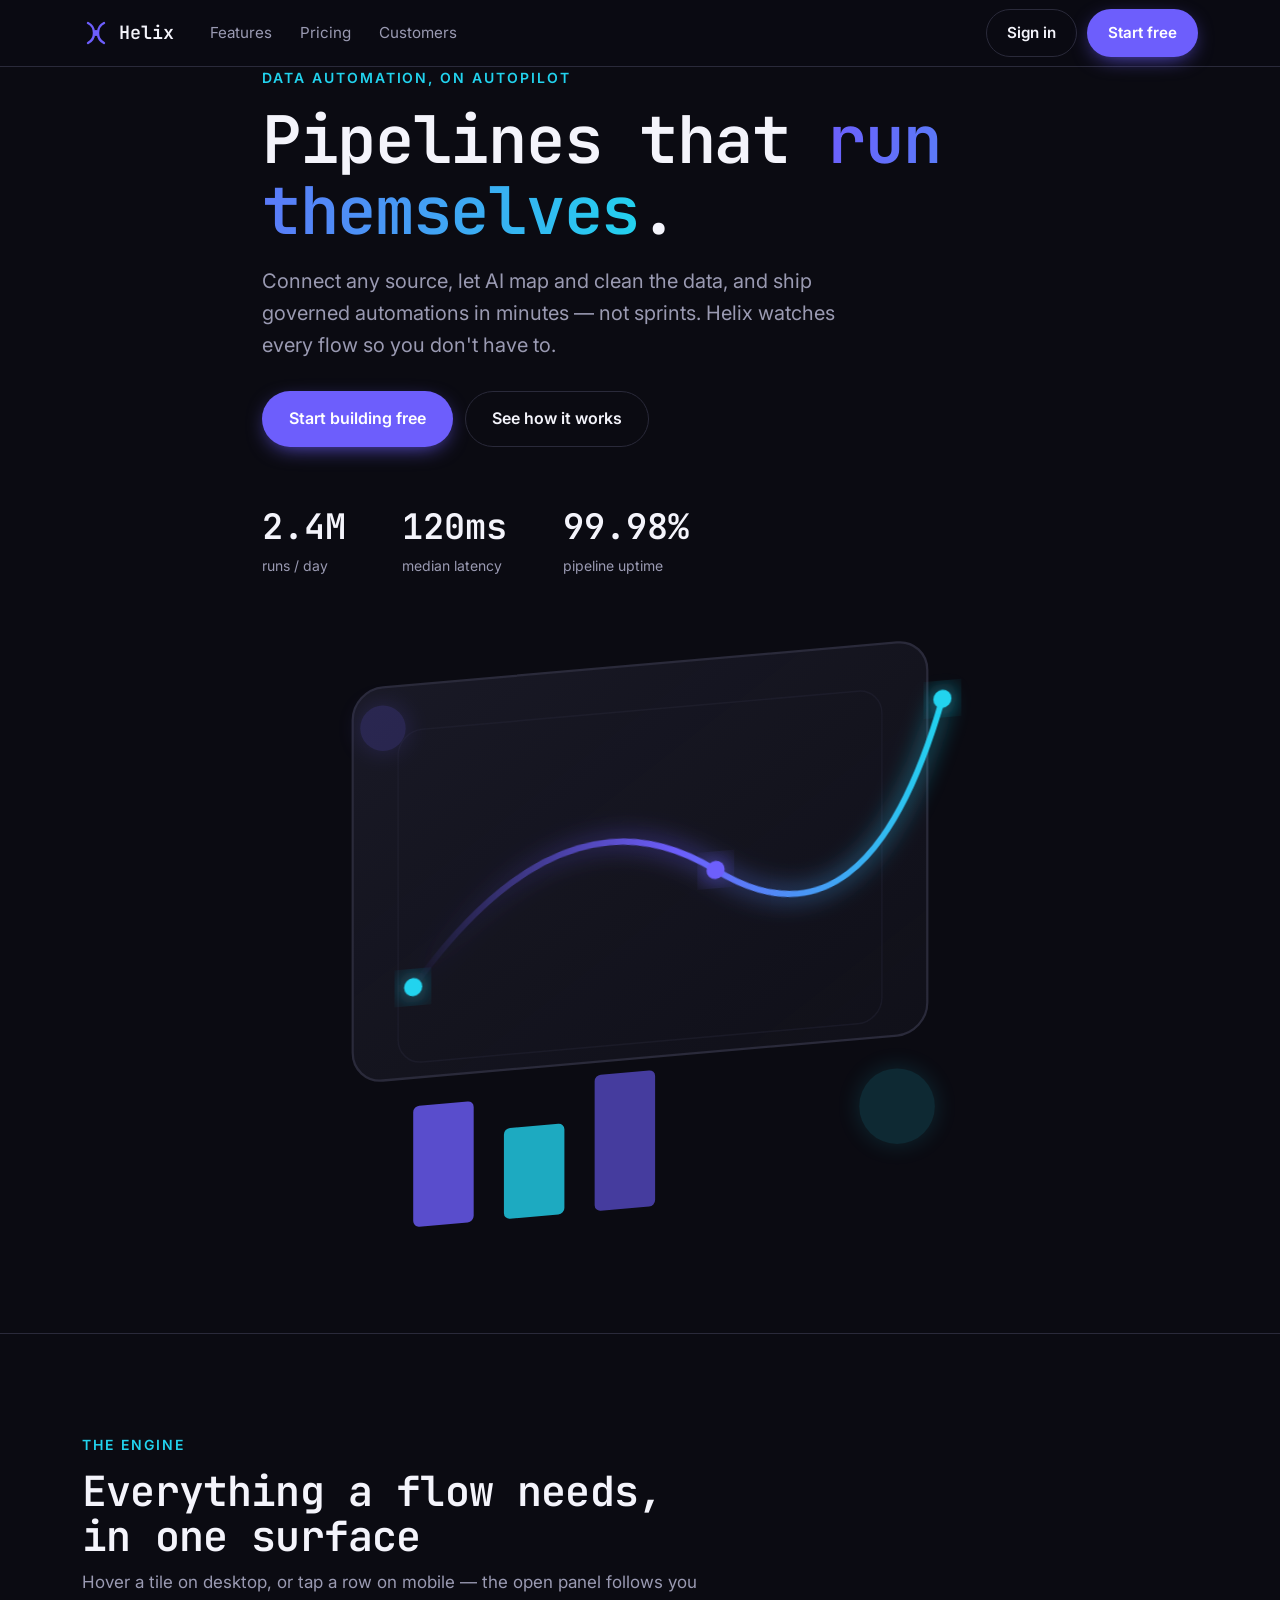
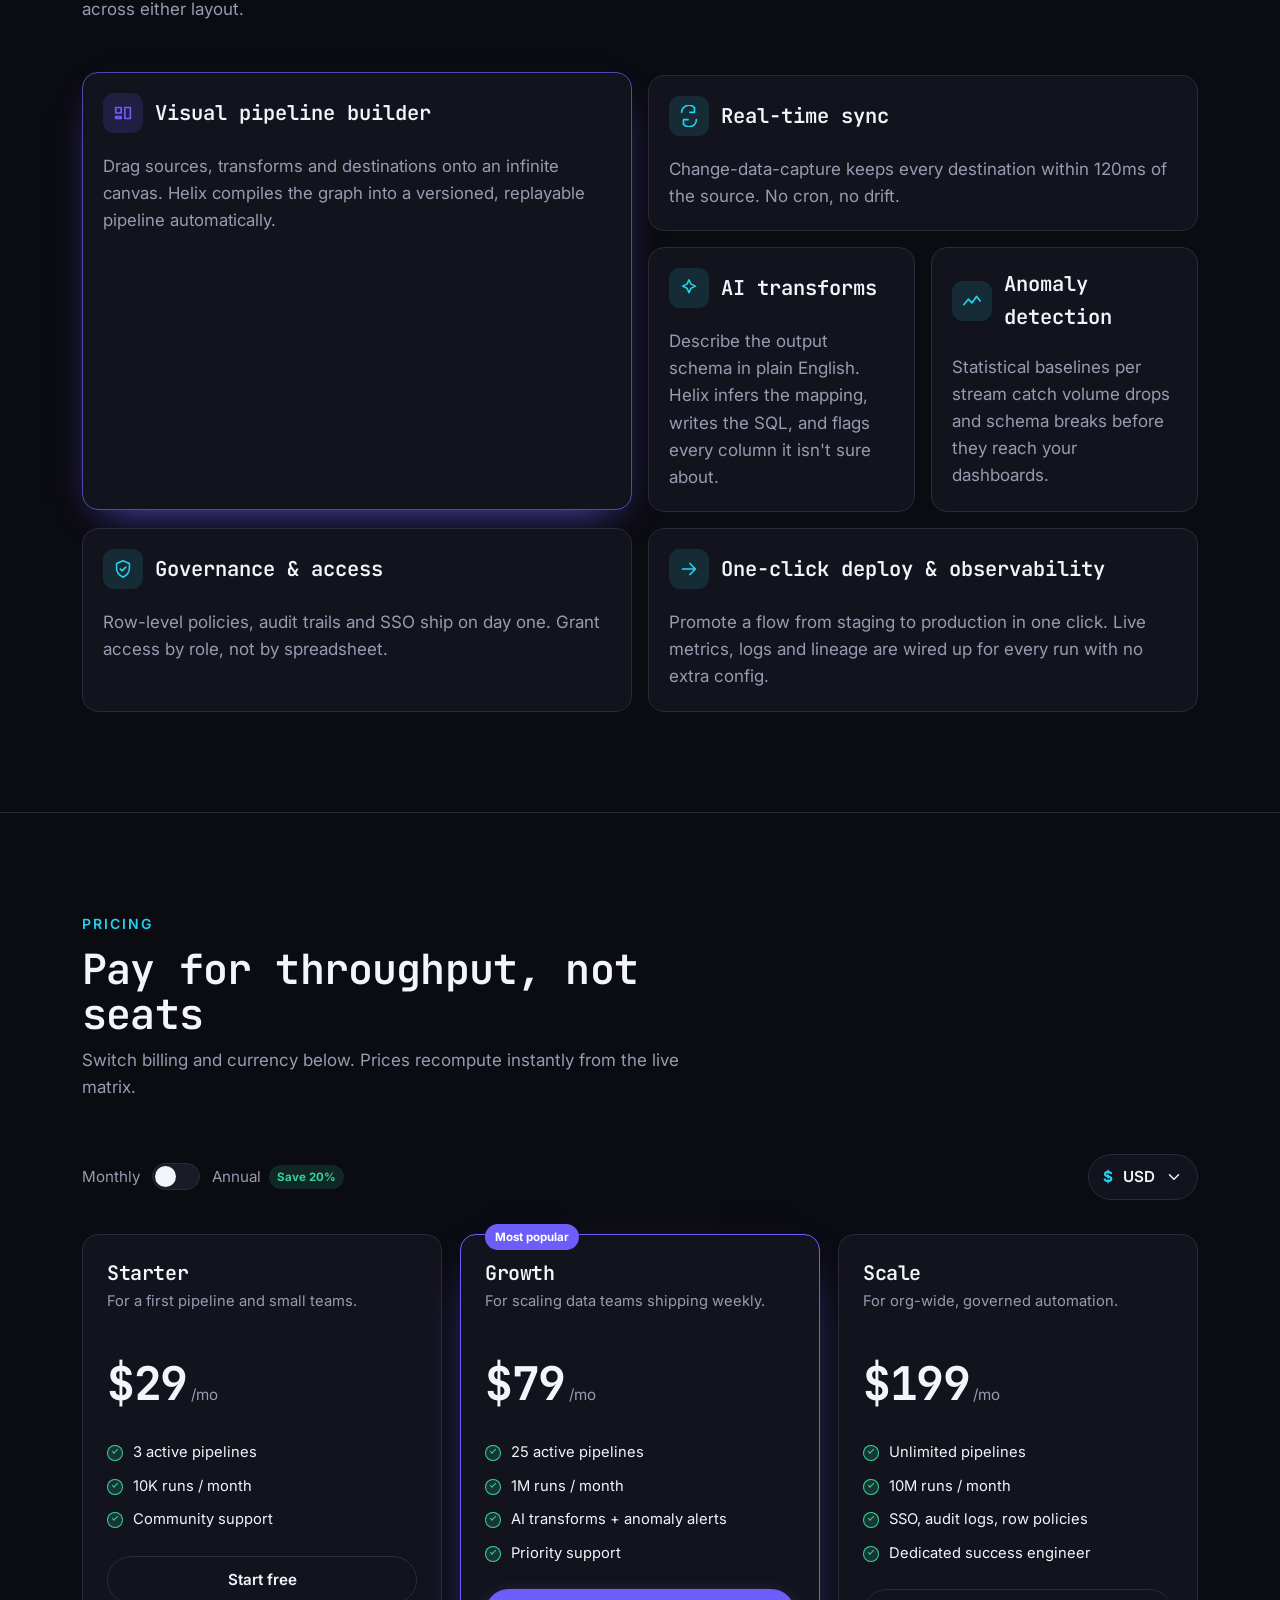
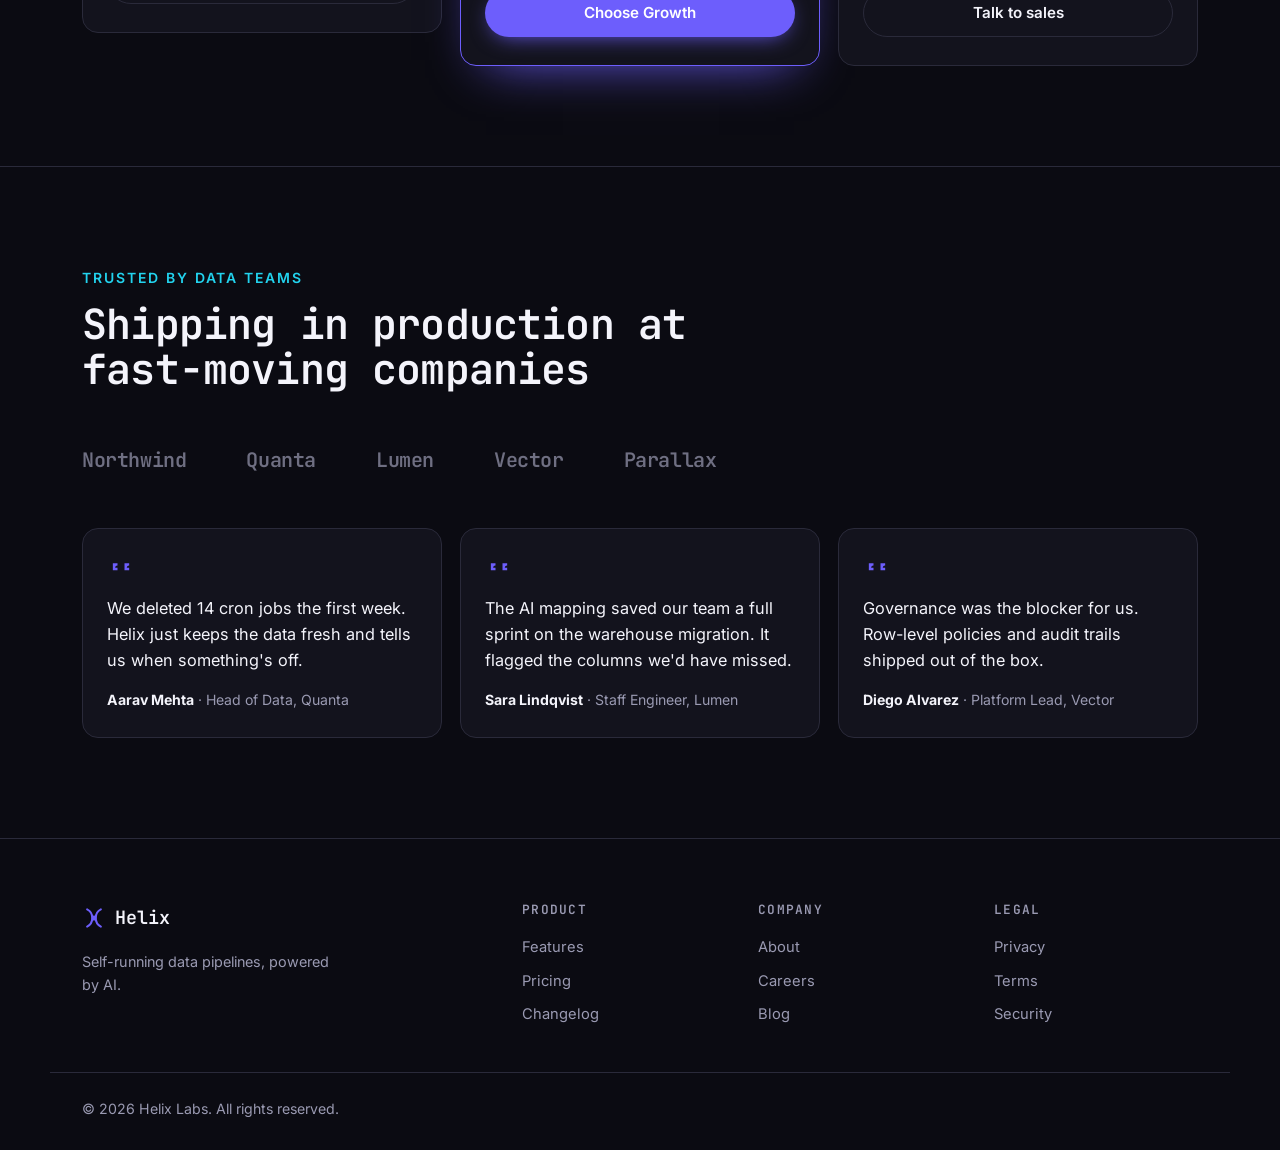
==== commit 65905c41: "init" ====
--- a/index.html
+++ b/index.html
@@ -97,26 +97,75 @@
 
   <main id="top">
     <!-- HERO -->
-    <section class="hero" aria-labelledby="hero-title">
-      <div class="hero__bg" aria-hidden="true"></div>
-      <div class="container hero__inner">
-        <p class="eyebrow" data-enter="1">Data automation, on autopilot</p>
-        <h1 id="hero-title" class="hero__title" data-enter="2">
-          Pipelines that <span class="grad">run themselves</span>.
-        </h1>
-        <p class="hero__lead" data-enter="3">
-          Connect any source, let AI map and clean the data, and ship governed
-          automations in minutes — not sprints. Helix watches every flow so you don't have to.
-        </p>
-        <div class="hero__cta" data-enter="3">
-          <a class="btn btn--solid btn--lg" href="#pricing">Start building free</a>
-          <a class="btn btn--ghost btn--lg" href="#features">See how it works</a>
-        </div>
-        <dl class="hero__stats" data-enter="3">
-          <div><dt>2.4M</dt><dd>runs / day</dd></div>
-          <div><dt>120ms</dt><dd>median latency</dd></div>
-          <div><dt>99.98%</dt><dd>pipeline uptime</dd></div>
-        </dl>
+          <div class="container hero__inner">
+        <div class="hero__copy">
+          <p class="eyebrow" data-enter="1">Data automation, on autopilot</p>
+          <h1 id="hero-title" class="hero__title" data-enter="2">
+            Pipelines that <span class="grad">run themselves</span>.
+          </h1>
+          <p class="hero__lead" data-enter="3">
+            Connect any source, let AI map and clean the data, and ship governed
+            automations in minutes — not sprints. Helix watches every flow so you don't have to.
+          </p>
+          <div class="hero__cta" data-enter="3">
+            <a class="btn btn--solid btn--lg" href="#pricing">Start building free</a>
+            <a class="btn btn--ghost btn--lg" href="#features">See how it works</a>
+          </div>
+          <dl class="hero__stats" data-enter="3">
+            <div><dt>2.4M</dt><dd>runs / day</dd></div>
+            <div><dt>120ms</dt><dd>median latency</dd></div>
+            <div><dt>99.98%</dt><dd>pipeline uptime</dd></div>
+          </dl>
+        </div>
+
+        <!-- NEW: Pure SVG 3D Abstract Dashboard Graphic -->
+        <div class="hero__visual" data-enter="3">
+          <svg viewBox="0 0 500 500" width="100%" height="100%" xmlns="http://www.w3.org/2000/svg" aria-hidden="true">
+            <defs>
+              <linearGradient id="glassGrad" x1="0" y1="0" x2="1" y2="1">
+                <stop offset="0%" stop-color="#1b1b28" stop-opacity="0.9"/>
+                <stop offset="100%" stop-color="#13131d" stop-opacity="0.7"/>
+              </linearGradient>
+              <linearGradient id="lineGrad" x1="0" y1="0" x2="1" y2="0">
+                <stop offset="0%" stop-color="#6d5efc" stop-opacity="0"/>
+                <stop offset="50%" stop-color="#6d5efc" stop-opacity="1"/>
+                <stop offset="100%" stop-color="#22d3ee" stop-opacity="1"/>
+              </linearGradient>
+              <filter id="glow" x="-50%" y="-50%" width="200%" height="200%">
+                <feGaussianBlur stdDeviation="8" result="blur" />
+                <feMerge>
+                  <feMergeNode in="blur" />
+                  <feMergeNode in="SourceGraphic" />
+                </feMerge>
+              </filter>
+            </defs>
+
+            <!-- Main Floating Glass Card -->
+            <rect x="60" y="80" width="380" height="260" rx="20" fill="url(#glassGrad)" stroke="#2a2a3a" stroke-width="1.5" transform="skewY(-5)"/>
+            
+            <!-- Secondary Background Card (Depth) -->
+            <rect x="90" y="110" width="320" height="220" rx="16" fill="none" stroke="#2a2a3a" stroke-width="1" opacity="0.4" transform="skewY(-5)"/>
+
+            <!-- Floating Graph Line -->
+            <path d="M 100 280 Q 200 150 300 220 T 450 120" fill="none" stroke="url(#lineGrad)" stroke-width="4" filter="url(#glow)" transform="skewY(-5)" />
+            
+            <!-- Data Nodes on Graph -->
+            <circle cx="100" cy="280" r="6" fill="#22d3ee" filter="url(#glow)" transform="skewY(-5)"/>
+            <circle cx="300" cy="220" r="6" fill="#6d5efc" filter="url(#glow)" transform="skewY(-5)"/>
+            <circle cx="450" cy="120" r="6" fill="#22d3ee" filter="url(#glow)" transform="skewY(-5)"/>
+
+            <!-- Floating UI Elements (Bars) -->
+            <g transform="translate(100, 350) skewY(-5)">
+              <rect x="0" y="0" width="40" height="80" rx="4" fill="#6d5efc" opacity="0.8"/>
+              <rect x="60" y="20" width="40" height="60" rx="4" fill="#22d3ee" opacity="0.8"/>
+              <rect x="120" y="-10" width="40" height="90" rx="4" fill="#6d5efc" opacity="0.6"/>
+            </g>
+
+            <!-- Floating Orbs -->
+            <circle cx="80" cy="100" r="15" fill="#6d5efc" opacity="0.2" filter="url(#glow)"/>
+            <circle cx="420" cy="350" r="25" fill="#22d3ee" opacity="0.15" filter="url(#glow)"/>
+          </svg>
+        </div>
       </div>
     </section>
 
--- a/styles.css
+++ b/styles.css
@@ -134,6 +134,7 @@
     radial-gradient(40% 50% at 25% 30%, color-mix(in srgb, var(--brand) 55%, transparent), transparent 70%),
     radial-gradient(38% 45% at 78% 25%, color-mix(in srgb, var(--brand-2) 42%, transparent), transparent 70%);
   filter: blur(60px); opacity: 0.55;
+  transition: transform 600ms var(--ease-out); /* Smooth trailing effect */
   animation: drift 14s var(--ease-io) infinite alternate;
 }
 @keyframes drift { to { transform: translate3d(0, 26px, 0) scale(1.06); } }
@@ -157,6 +158,8 @@
   position: relative; grid-column: span 1;
   background: var(--surface); border: 1px solid var(--border); border-radius: var(--radius);
   overflow: hidden;
+  transform-style: preserve-3d; /* Enables 3D space for children */
+  will-change: transform; /* GPU acceleration hint */
   transition: transform var(--t-micro) var(--ease-out),
               border-color var(--t-micro) var(--ease-out),
               box-shadow var(--t-micro) var(--ease-out);
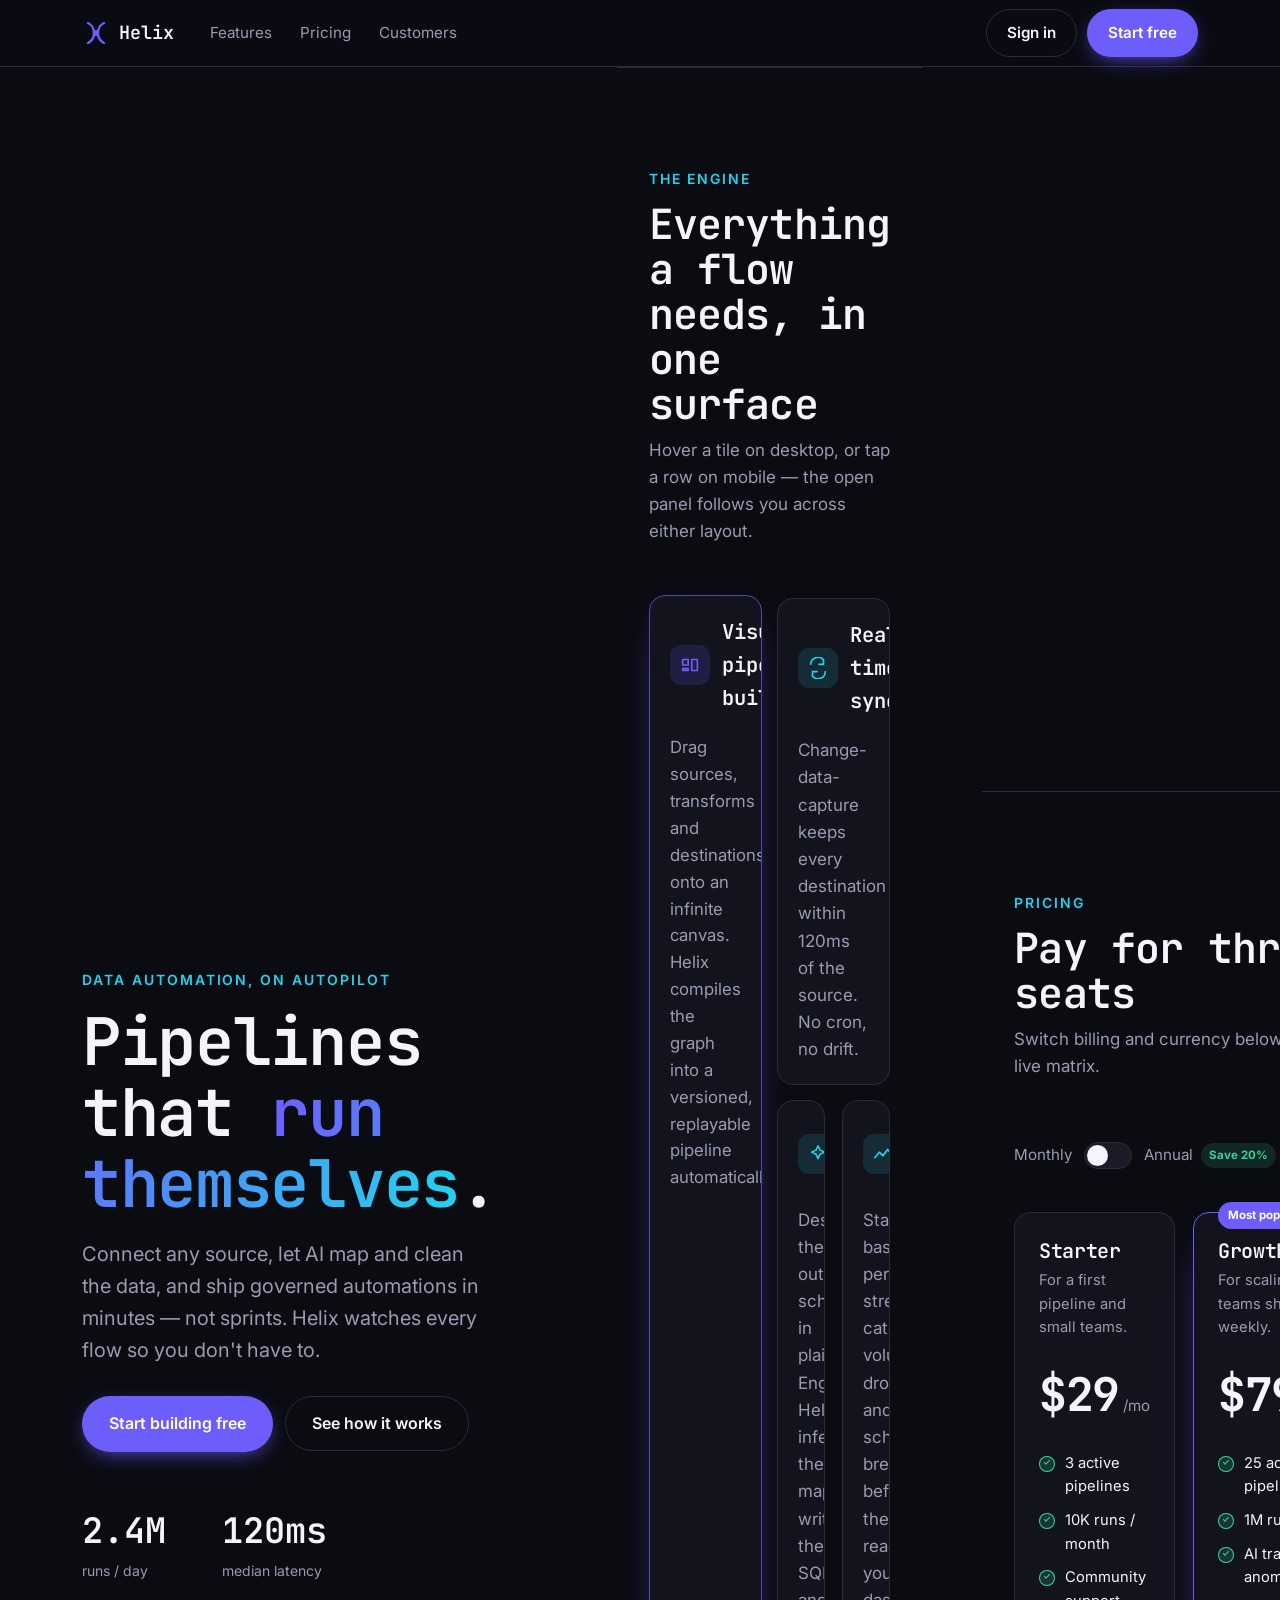
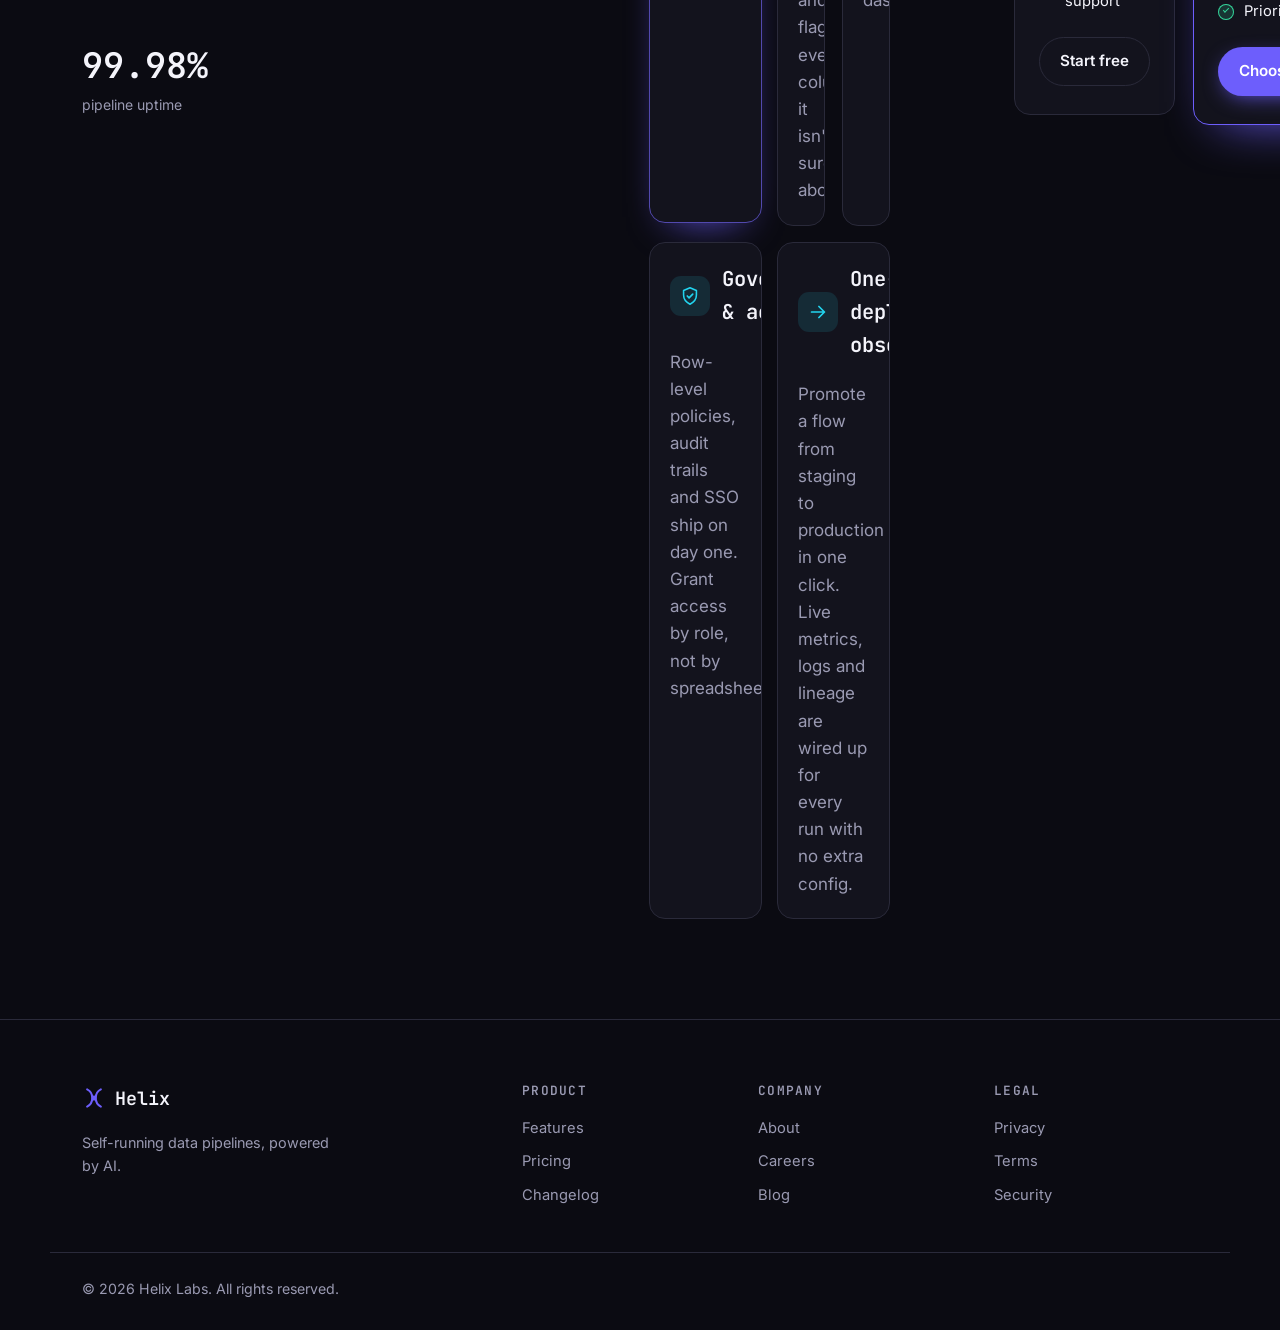
==== commit 29d171e1: "git init" ====
--- a/index.html
+++ b/index.html
@@ -119,54 +119,74 @@
         </div>
 
         <!-- NEW: Pure SVG 3D Abstract Dashboard Graphic -->
-        <div class="hero__visual" data-enter="3">
-          <svg viewBox="0 0 500 500" width="100%" height="100%" xmlns="http://www.w3.org/2000/svg" aria-hidden="true">
-            <defs>
-              <linearGradient id="glassGrad" x1="0" y1="0" x2="1" y2="1">
-                <stop offset="0%" stop-color="#1b1b28" stop-opacity="0.9"/>
-                <stop offset="100%" stop-color="#13131d" stop-opacity="0.7"/>
-              </linearGradient>
-              <linearGradient id="lineGrad" x1="0" y1="0" x2="1" y2="0">
-                <stop offset="0%" stop-color="#6d5efc" stop-opacity="0"/>
-                <stop offset="50%" stop-color="#6d5efc" stop-opacity="1"/>
-                <stop offset="100%" stop-color="#22d3ee" stop-opacity="1"/>
-              </linearGradient>
-              <filter id="glow" x="-50%" y="-50%" width="200%" height="200%">
-                <feGaussianBlur stdDeviation="8" result="blur" />
-                <feMerge>
-                  <feMergeNode in="blur" />
-                  <feMergeNode in="SourceGraphic" />
-                </feMerge>
-              </filter>
-            </defs>
-
-            <!-- Main Floating Glass Card -->
-            <rect x="60" y="80" width="380" height="260" rx="20" fill="url(#glassGrad)" stroke="#2a2a3a" stroke-width="1.5" transform="skewY(-5)"/>
-            
-            <!-- Secondary Background Card (Depth) -->
-            <rect x="90" y="110" width="320" height="220" rx="16" fill="none" stroke="#2a2a3a" stroke-width="1" opacity="0.4" transform="skewY(-5)"/>
-
-            <!-- Floating Graph Line -->
-            <path d="M 100 280 Q 200 150 300 220 T 450 120" fill="none" stroke="url(#lineGrad)" stroke-width="4" filter="url(#glow)" transform="skewY(-5)" />
-            
-            <!-- Data Nodes on Graph -->
-            <circle cx="100" cy="280" r="6" fill="#22d3ee" filter="url(#glow)" transform="skewY(-5)"/>
-            <circle cx="300" cy="220" r="6" fill="#6d5efc" filter="url(#glow)" transform="skewY(-5)"/>
-            <circle cx="450" cy="120" r="6" fill="#22d3ee" filter="url(#glow)" transform="skewY(-5)"/>
-
-            <!-- Floating UI Elements (Bars) -->
-            <g transform="translate(100, 350) skewY(-5)">
-              <rect x="0" y="0" width="40" height="80" rx="4" fill="#6d5efc" opacity="0.8"/>
-              <rect x="60" y="20" width="40" height="60" rx="4" fill="#22d3ee" opacity="0.8"/>
-              <rect x="120" y="-10" width="40" height="90" rx="4" fill="#6d5efc" opacity="0.6"/>
-            </g>
-
-            <!-- Floating Orbs -->
-            <circle cx="80" cy="100" r="15" fill="#6d5efc" opacity="0.2" filter="url(#glow)"/>
-            <circle cx="420" cy="350" r="25" fill="#22d3ee" opacity="0.15" filter="url(#glow)"/>
-          </svg>
-        </div>
-      </div>
+               <div class="hero__visual" data-enter="3">
+          <div class="dashboard-3d">
+            <svg viewBox="0 0 500 360" width="100%" height="100%" xmlns="http://www.w3.org/2000/svg" aria-hidden="true">
+              <defs>
+                <linearGradient id="bgGrad" x1="0" y1="0" x2="1" y2="1">
+                  <stop offset="0%" stop-color="#13131d"/>
+                  <stop offset="100%" stop-color="#0b0b12"/>
+                </linearGradient>
+                <linearGradient id="lineGrad" x1="0" y1="0" x2="1" y2="0">
+                  <stop offset="0%" stop-color="#6d5efc"/>
+                  <stop offset="100%" stop-color="#22d3ee"/>
+                </linearGradient>
+                <linearGradient id="fillGrad" x1="0" y1="0" x2="0" y2="1">
+                  <stop offset="0%" stop-color="#6d5efc" stop-opacity="0.4"/>
+                  <stop offset="100%" stop-color="#6d5efc" stop-opacity="0"/>
+                </linearGradient>
+                <filter id="glow" x="-50%" y="-50%" width="200%" height="200%">
+                  <feGaussianBlur stdDeviation="4" result="blur" />
+                  <feMerge>
+                    <feMergeNode in="blur" />
+                    <feMergeNode in="SourceGraphic" />
+                  </feMerge>
+                </filter>
+              </defs>
+
+              <!-- App Window Background -->
+              <rect x="20" y="30" width="460" height="300" rx="16" fill="url(#bgGrad)" stroke="#2a2a3a" stroke-width="1.5" />
+              
+              <!-- Title Bar -->
+              <rect x="20" y="30" width="460" height="40" rx="16" fill="#1b1b28" />
+              <rect x="20" y="50" width="460" height="20" fill="#1b1b28" /> 
+              <circle cx="45" cy="50" r="5" fill="#ff5f56"/>
+              <circle cx="65" cy="50" r="5" fill="#ffbd2e"/>
+              <circle cx="85" cy="50" r="5" fill="#27c93f"/>
+
+              <!-- Sidebar -->
+              <rect x="20" y="70" width="100" height="260" fill="#13131d" />
+              <rect x="35" y="90" width="70" height="8" rx="4" fill="#2a2a3a" />
+              <rect x="35" y="110" width="50" height="8" rx="4" fill="#6d5efc" /> <!-- Active nav -->
+              <rect x="35" y="130" width="60" height="8" rx="4" fill="#2a2a3a" />
+              <rect x="35" y="150" width="45" height="8" rx="4" fill="#2a2a3a" />
+
+              <!-- Main Content Area -->
+              <!-- Data Cards -->
+              <rect x="140" y="90" width="100" height="60" rx="8" fill="#1b1b28" stroke="#2a2a3a" />
+              <rect x="155" y="105" width="40" height="6" rx="3" fill="#9a9ab2" />
+              <rect x="155" y="118" width="60" height="12" rx="3" fill="#f4f4fb" />
+              
+              <rect x="260" y="90" width="100" height="60" rx="8" fill="#1b1b28" stroke="#2a2a3a" />
+              <rect x="275" y="105" width="40" height="6" rx="3" fill="#9a9ab2" />
+              <rect x="275" y="118" width="50" height="12" rx="3" fill="#22d3ee" />
+
+              <!-- Graph Area -->
+              <rect x="140" y="170" width="320" height="140" rx="8" fill="#1b1b28" stroke="#2a2a3a" />
+              
+              <!-- Graph Fill -->
+              <path d="M 150 280 C 200 280, 220 240, 250 240 C 280 240, 300 200, 330 210 C 360 220, 380 160, 450 150 L 450 300 L 150 300 Z" fill="url(#fillGrad)" />
+              
+              <!-- Graph Line -->
+              <path d="M 150 280 C 200 280, 220 240, 250 240 C 280 240, 300 200, 330 210 C 360 220, 380 160, 450 150" fill="none" stroke="url(#lineGrad)" stroke-width="3" filter="url(#glow)" />
+              
+              <!-- Graph Nodes -->
+              <circle cx="250" cy="240" r="4" fill="#0b0b12" stroke="#6d5efc" stroke-width="2"/>
+              <circle cx="330" cy="210" r="4" fill="#0b0b12" stroke="#22d3ee" stroke-width="2"/>
+              <circle cx="450" cy="150" r="5" fill="#22d3ee" filter="url(#glow)"/>
+            </svg>
+          </div>
+        </div>
     </section>
 
     <!-- FEATURE 2: BENTO ↔ ACCORDION -->
--- a/styles.css
+++ b/styles.css
@@ -145,6 +145,42 @@
 .hero__stats { display: flex; flex-wrap: wrap; gap: clamp(24px, 5vw, 56px); margin-top: 52px; }
 .hero__stats dt { font-family: var(--font-display); font-size: clamp(1.6rem, 3vw, 2.2rem); font-weight: 600; }
 .hero__stats dd { color: var(--muted); font-size: var(--fs-small); }
+/* --- NEW: Hero Visual Layout & 3D Dashboard --- */
+.hero__inner { 
+  position: relative; z-index: 1; 
+  display: flex; 
+  flex-direction: row; 
+  gap: 60px; 
+  align-items: center; 
+  max-width: 1180px; /* Expand to full container width */
+}
+.hero__copy { flex: 1.2; max-width: 620px; }
+
+.hero__visual { 
+  flex: 0.8; 
+  max-width: 540px; 
+  perspective: 1200px;
+  perspective-origin: 50% 50%;
+}
+
+.dashboard-3d {
+  width: 100%;
+  transform: rotateY(-15deg) rotateX(8deg);
+  transform-style: preserve-3d;
+  filter: drop-shadow(0px 30px 60px rgba(0,0,0,0.6)) drop-shadow(20px 0px 40px rgba(109, 94, 252, 0.15));
+  animation: dashboard-float 8s ease-in-out infinite;
+}
+
+@keyframes dashboard-float {
+  0%, 100% { transform: rotateY(-15deg) rotateX(8deg) translateZ(0); }
+  50% { transform: rotateY(-12deg) rotateX(5deg) translateZ(30px); }
+}
+
+@media (max-width: 900px) {
+  .hero__inner { flex-direction: column; gap: 40px; }
+  .hero__copy { max-width: 820px; }
+  .hero__visual { display: none; } /* Hide on mobile to keep DOM light */
+}
 
 /* ------------------------------ SECTION HEADS ----------------------------- */
 .section-head { max-width: 640px; margin-bottom: clamp(32px, 5vw, 52px); }
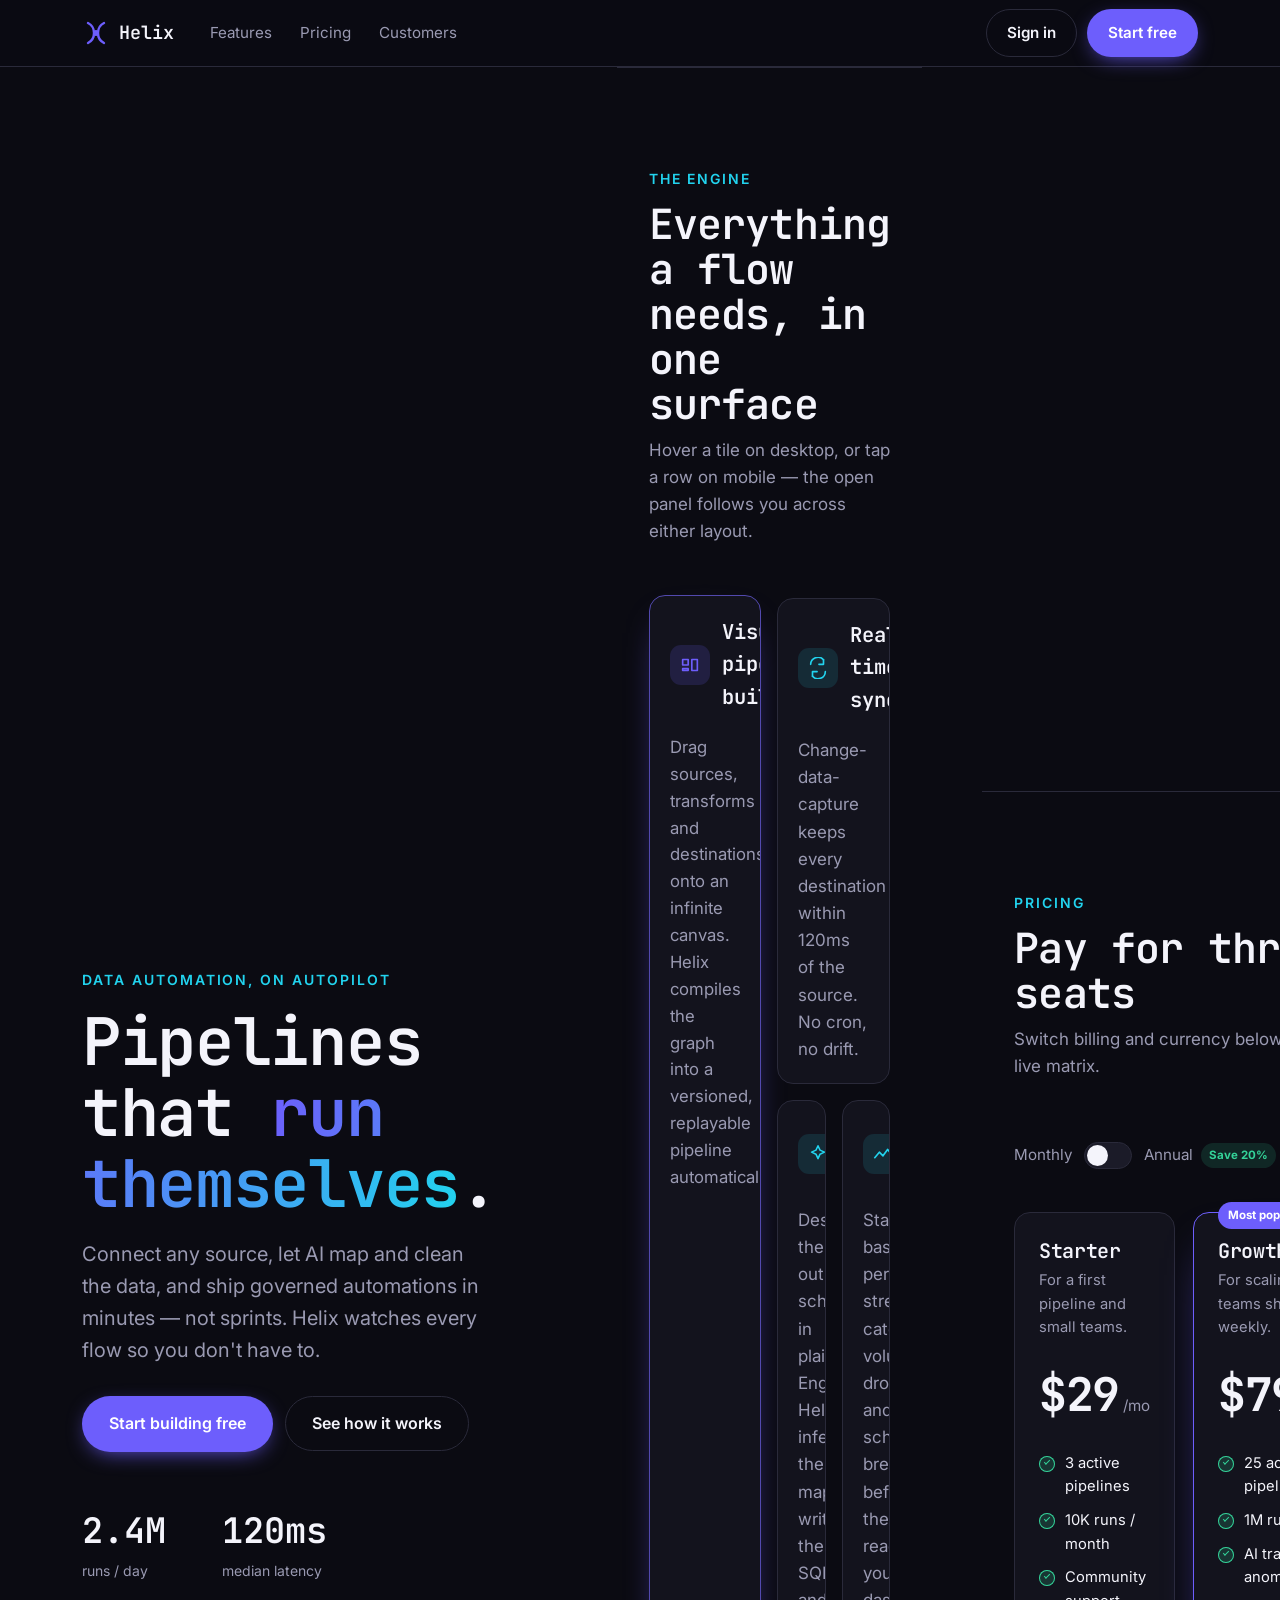
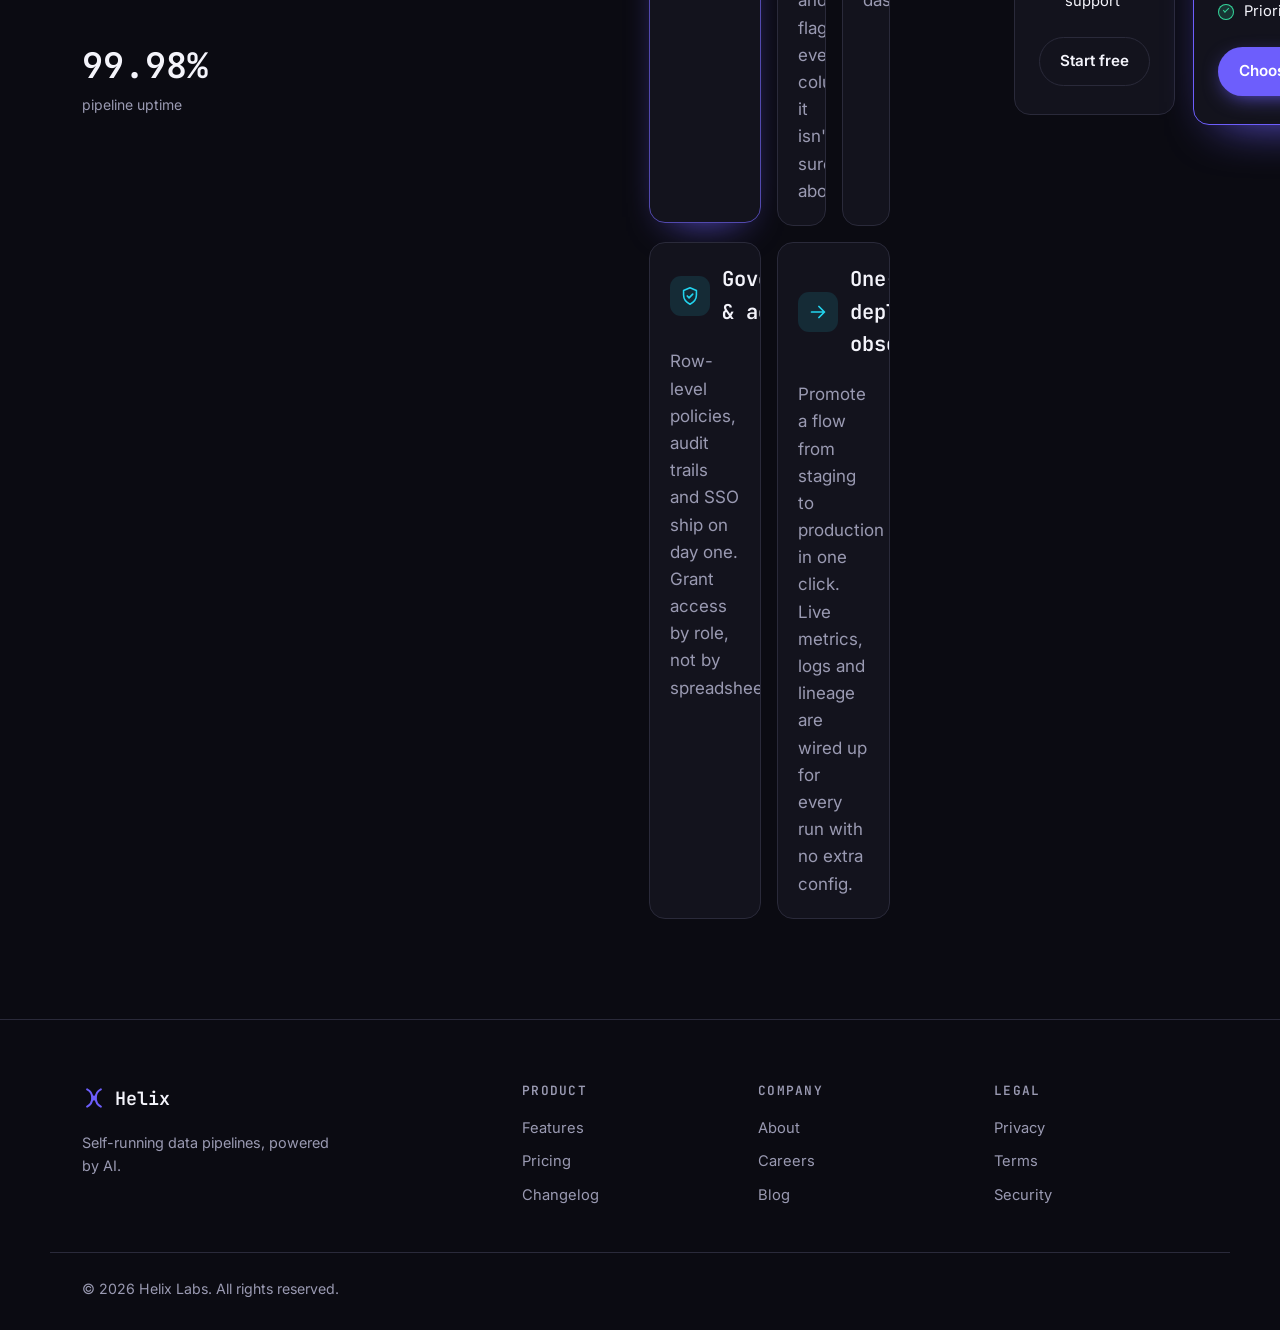
==== commit 7f490195: "chore: merge remote changes and reapply local edits" ====
--- a/index.html
+++ b/index.html
@@ -91,7 +91,7 @@
       <a href="#features">Features</a>
       <a href="#pricing">Pricing</a>
       <a href="#proof">Customers</a>
-      <a class="btn btn--solid" href="#pricing">Start free</a>
+      <a class="btn btn--solid" href="#pricing">Start free</a> 
     </nav>
   </header>
 
--- a/styles.css
+++ b/styles.css
@@ -194,8 +194,8 @@
   position: relative; grid-column: span 1;
   background: var(--surface); border: 1px solid var(--border); border-radius: var(--radius);
   overflow: hidden;
-  transform-style: preserve-3d; /* Enables 3D space for children */
-  will-change: transform; /* GPU acceleration hint */
+  /* REMOVED: transform-style: preserve-3d; */
+  /* REMOVED: will-change: transform; */
   transition: transform var(--t-micro) var(--ease-out),
               border-color var(--t-micro) var(--ease-out),
               box-shadow var(--t-micro) var(--ease-out);
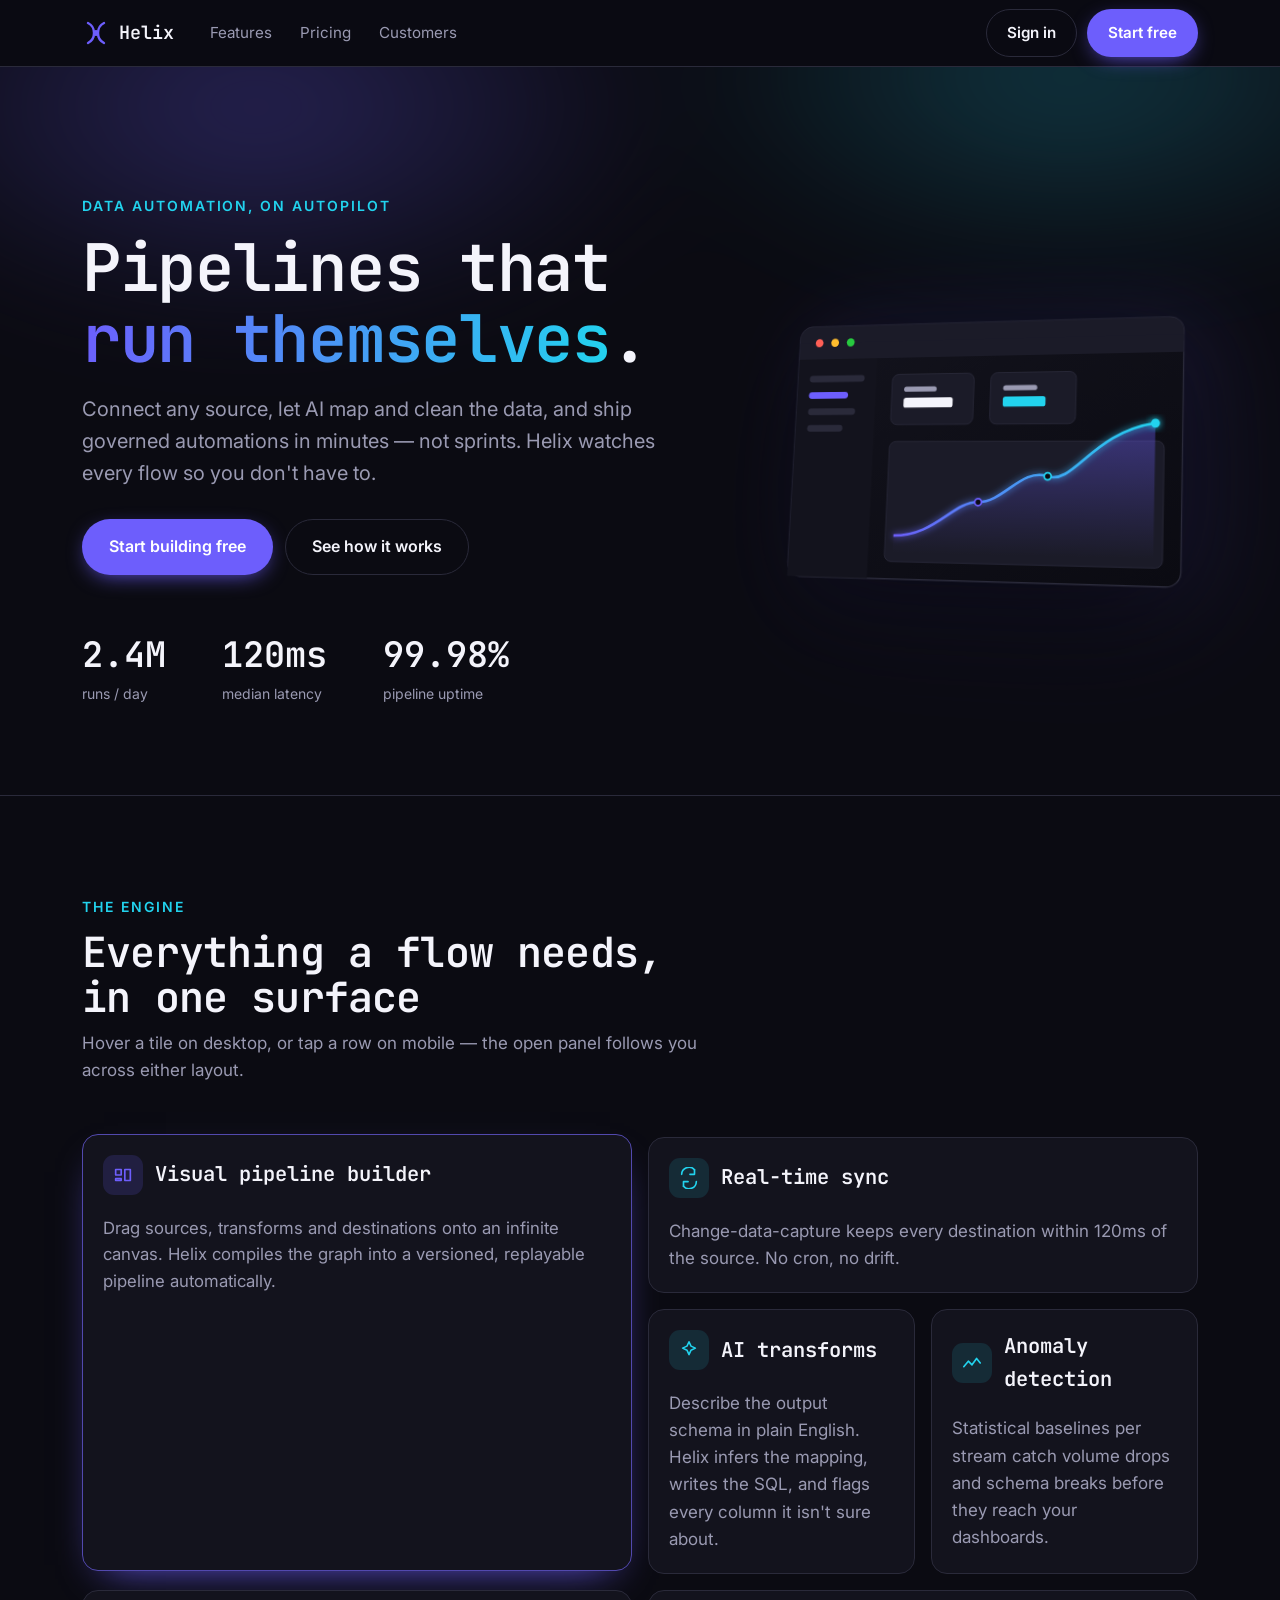
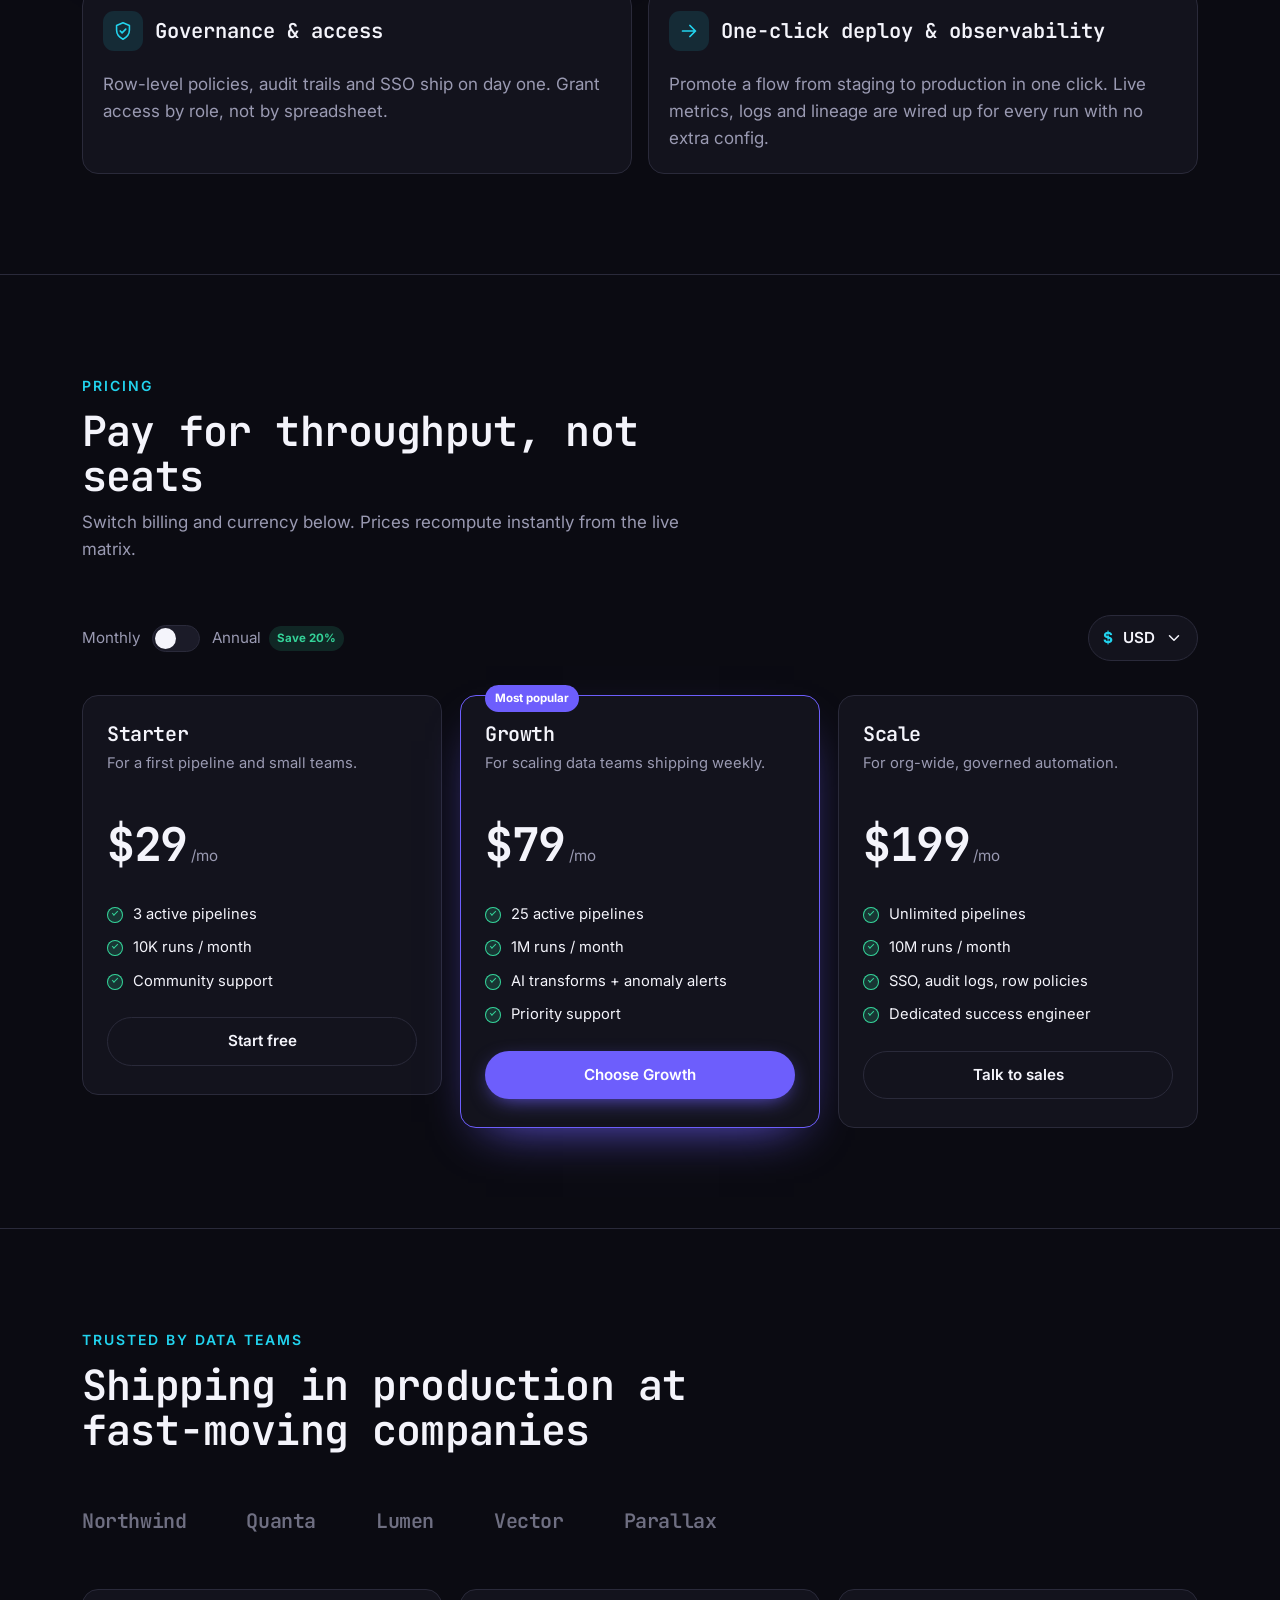
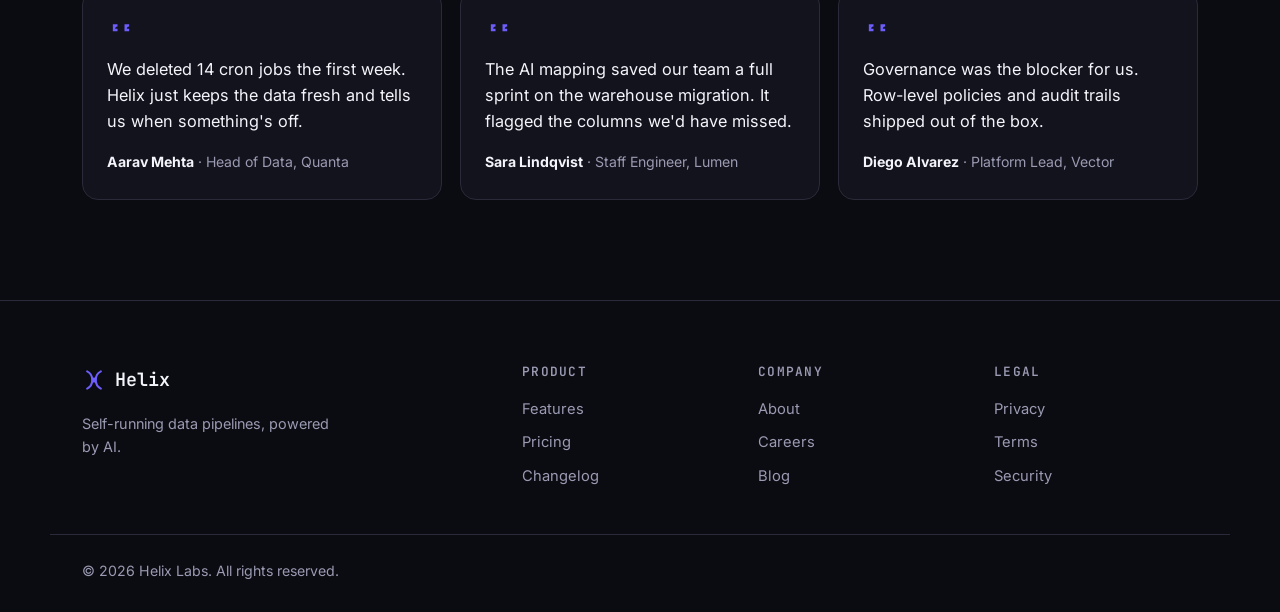
==== commit 829bcdd0: "init" ====
--- a/index.html
+++ b/index.html
@@ -97,7 +97,9 @@
 
   <main id="top">
     <!-- HERO -->
-          <div class="container hero__inner">
+    <section class="hero" aria-label="Hero">
+      <div class="hero__bg" aria-hidden="true"></div>
+      <div class="container hero__inner">
         <div class="hero__copy">
           <p class="eyebrow" data-enter="1">Data automation, on autopilot</p>
           <h1 id="hero-title" class="hero__title" data-enter="2">
@@ -187,6 +189,7 @@
             </svg>
           </div>
         </div>
+      </div>
     </section>
 
     <!-- FEATURE 2: BENTO ↔ ACCORDION -->
@@ -200,7 +203,7 @@
 
         <div class="bento" data-bento>
           <article class="feature feature--lg" data-index="0">
-            <button class="feature__head" aria-expanded="true" aria-controls="panel-0">
+            <button class="feature__head" aria-expanded="false" aria-controls="panel-0">
               <span class="feature__icon">
                 <svg viewBox="0 0 24 24" width="22" height="22" aria-hidden="true"><path d="M4 6h6v6H4zM14 6h6v12h-6zM4 16h6v2H4z" fill="none" stroke="currentColor" stroke-width="1.8" stroke-linejoin="round"/></svg>
               </span>
@@ -217,7 +220,7 @@
           </article>
 
           <article class="feature" data-index="1">
-            <button class="feature__head" aria-expanded="true" aria-controls="panel-1">
+            <button class="feature__head" aria-expanded="false" aria-controls="panel-1">
               <span class="feature__icon">
                 <svg viewBox="0 0 24 24" width="22" height="22" aria-hidden="true"><path d="M4 8a8 8 0 0114-5M20 16a8 8 0 01-14 5" fill="none" stroke="currentColor" stroke-width="1.8" stroke-linecap="round"/><path d="M18 3v5h-5M6 21v-5h5" fill="none" stroke="currentColor" stroke-width="1.8" stroke-linecap="round" stroke-linejoin="round"/></svg>
               </span>
@@ -234,7 +237,7 @@
           </article>
 
           <article class="feature" data-index="2">
-            <button class="feature__head" aria-expanded="true" aria-controls="panel-2">
+            <button class="feature__head" aria-expanded="false" aria-controls="panel-2">
               <span class="feature__icon">
                 <svg viewBox="0 0 24 24" width="22" height="22" aria-hidden="true"><path d="M12 3l2.2 4.8L19 10l-4.8 2.2L12 17l-2.2-4.8L5 10l4.8-2.2z" fill="none" stroke="currentColor" stroke-width="1.7" stroke-linejoin="round"/></svg>
               </span>
@@ -251,7 +254,7 @@
           </article>
 
           <article class="feature" data-index="3">
-            <button class="feature__head" aria-expanded="true" aria-controls="panel-3">
+            <button class="feature__head" aria-expanded="false" aria-controls="panel-3">
               <span class="feature__icon">
                 <svg viewBox="0 0 24 24" width="22" height="22" aria-hidden="true"><path d="M3 16l5-6 4 4 5-7 4 5" fill="none" stroke="currentColor" stroke-width="1.8" stroke-linecap="round" stroke-linejoin="round"/></svg>
               </span>
@@ -268,7 +271,7 @@
           </article>
 
           <article class="feature" data-index="4">
-            <button class="feature__head" aria-expanded="true" aria-controls="panel-4">
+            <button class="feature__head" aria-expanded="false" aria-controls="panel-4">
               <span class="feature__icon">
                 <svg viewBox="0 0 24 24" width="22" height="22" aria-hidden="true"><path d="M12 3l7 3v5c0 4.5-3 8-7 10-4-2-7-5.5-7-10V6z" fill="none" stroke="currentColor" stroke-width="1.7" stroke-linejoin="round"/><path d="M9 12l2 2 4-4" fill="none" stroke="currentColor" stroke-width="1.8" stroke-linecap="round" stroke-linejoin="round"/></svg>
               </span>
@@ -285,7 +288,7 @@
           </article>
 
           <article class="feature feature--wide" data-index="5">
-            <button class="feature__head" aria-expanded="true" aria-controls="panel-5">
+            <button class="feature__head" aria-expanded="false" aria-controls="panel-5">
               <span class="feature__icon">
                 <svg viewBox="0 0 24 24" width="22" height="22" aria-hidden="true"><path d="M5 12h14M13 6l6 6-6 6" fill="none" stroke="currentColor" stroke-width="1.9" stroke-linecap="round" stroke-linejoin="round"/></svg>
               </span>
